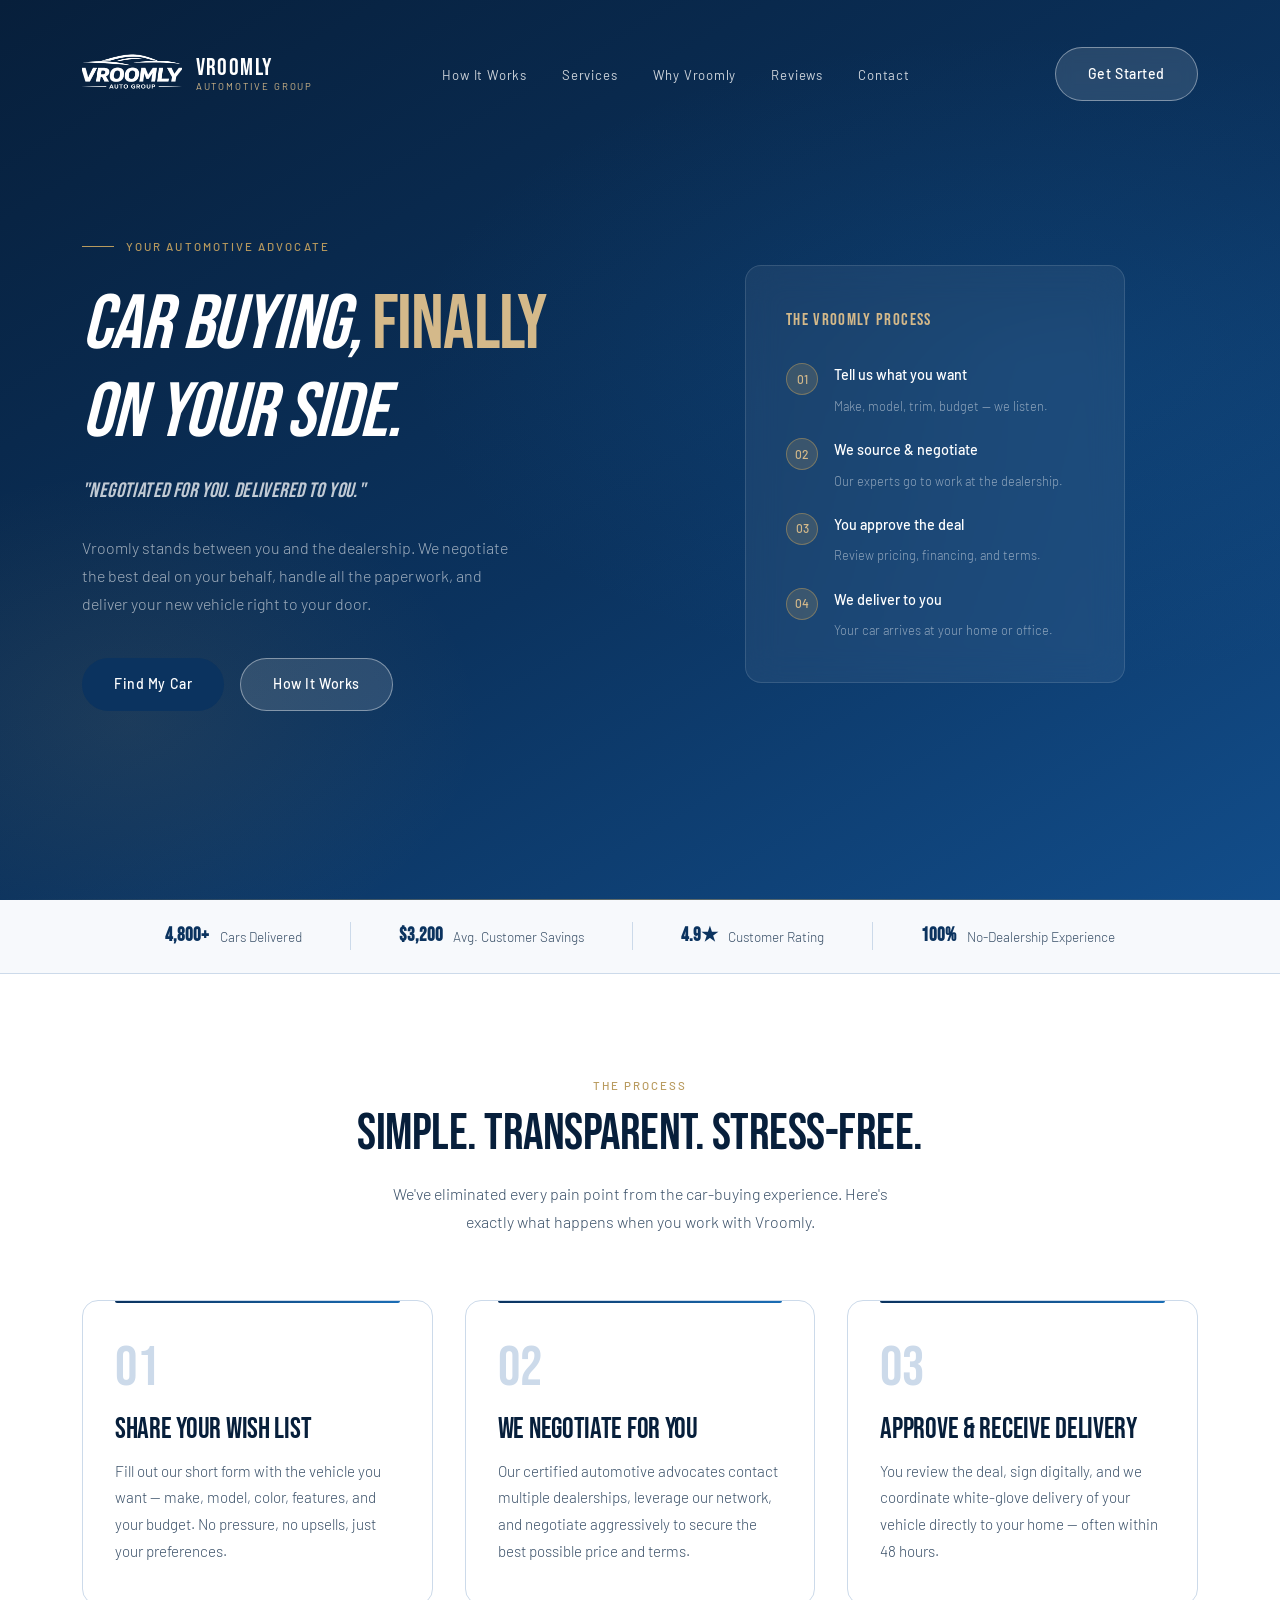
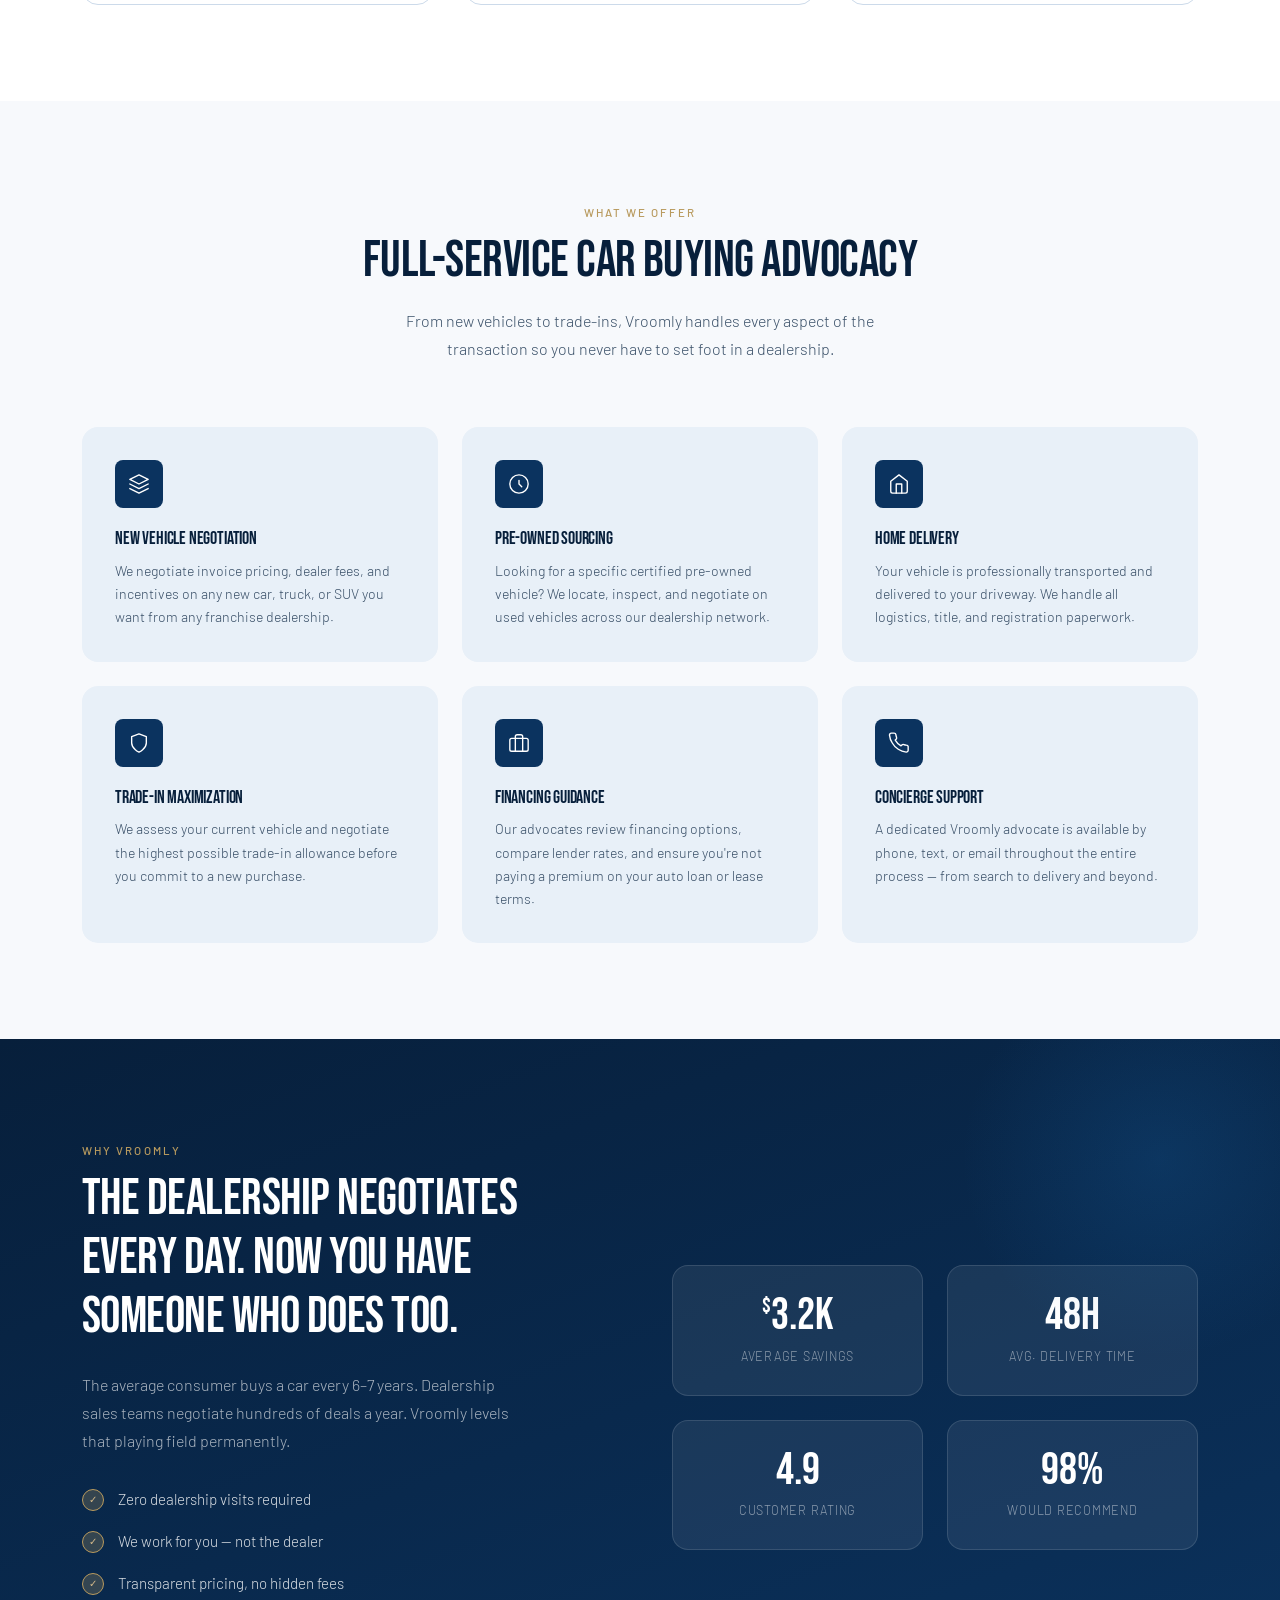
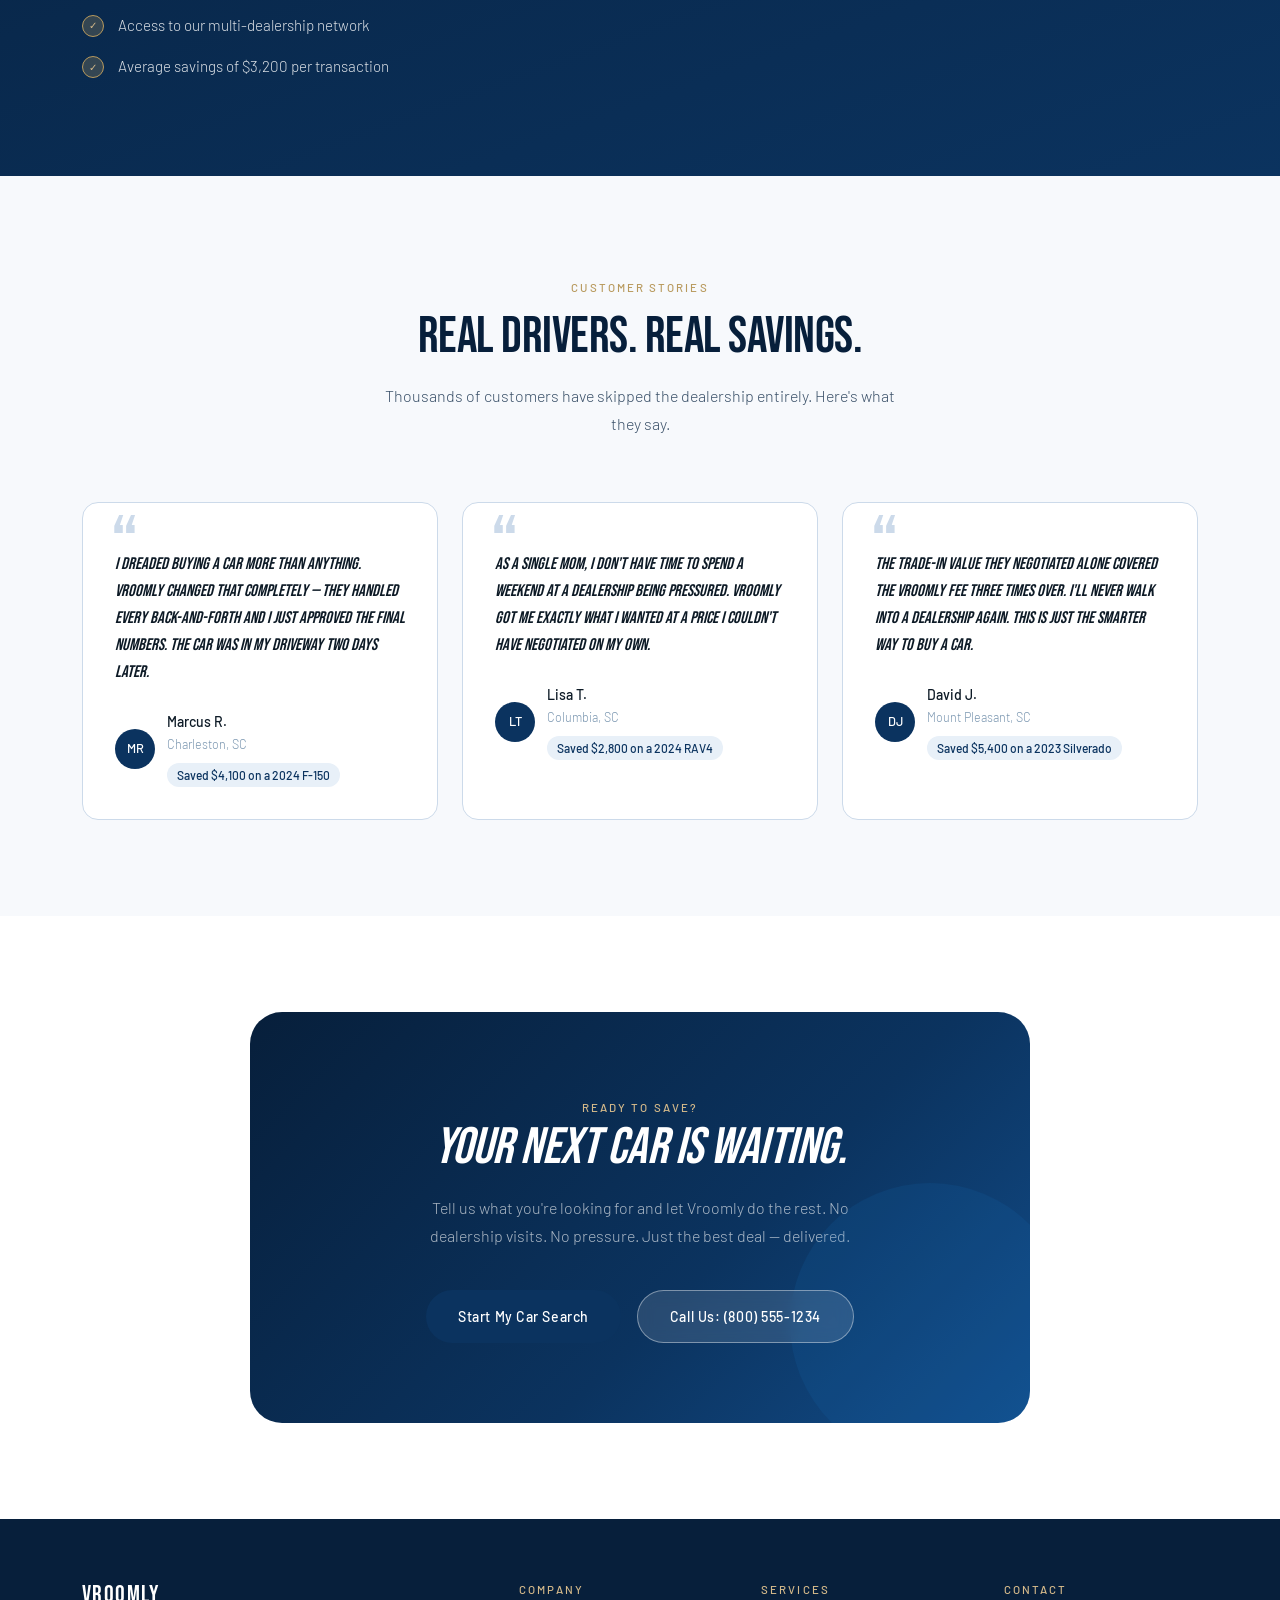
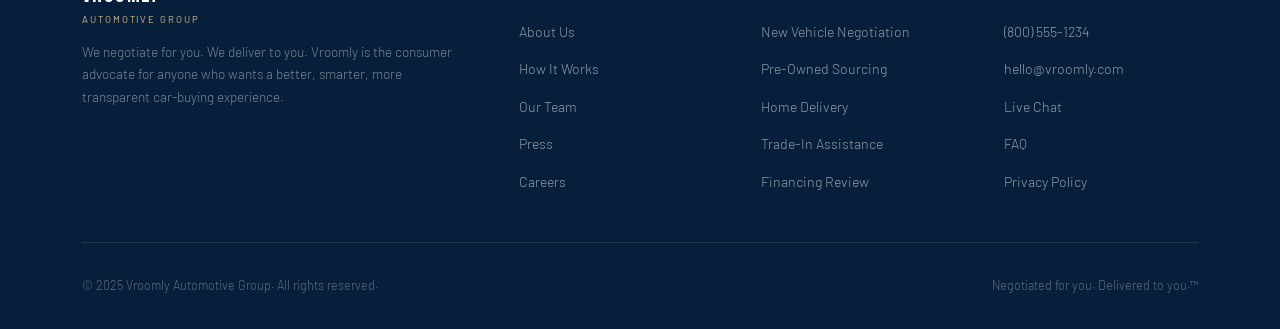
==== templates/index.html @ a73acdd2 "logo update, font change" ====
<!DOCTYPE html>
<html lang="en">
<head>
  <link rel="icon" type="image/png" href="{{ url_for('static', filename='vroomly_logo_white_favicon.png') }}">
  <meta charset="UTF-8" />
  <meta name="viewport" content="width=device-width, initial-scale=1.0" />
  <title>Vroomly Automotive Group — Negotiated for You. Delivered to You.</title>
  <meta name="description" content="Vroomly is your consumer advocate for car buying. We negotiate directly with dealerships on your behalf and deliver the vehicle to you — no stress, no games." />
  <link rel="stylesheet" href="/static/style.css" />
</head>
<body>

  <!-- ═══════════════════════════════════════════
       NAVIGATION
  ═══════════════════════════════════════════ -->
  <nav class="site-nav" id="siteNav">
    <div class="container">
      <div class="nav-inner">

        <a href="/" class="nav-logo">
          <!-- ┌─────────────────────────────────────────────┐
               │  LOGO PLACEHOLDER                           │
               │  Replace the .nav-logo-placeholder div with │
               │  your <img src="logo.svg" alt="Vroomly" />  │
               └─────────────────────────────────────────────┘ -->
          <div class="nav-logo-placeholder"><img src="/static/vroomly_logo_white_no_tag.png" alt="vroomly"></div>

          <div class="nav-wordmark">
            <span class="nav-brand">Vroomly</span>
            <span class="nav-sub">Automotive Group</span>
          </div>
        </a>

        <ul class="nav-links">
          <li><a href="#how-it-works">How It Works</a></li>
          <li><a href="#services">Services</a></li>
          <li><a href="#why-us">Why Vroomly</a></li>
          <li><a href="#testimonials">Reviews</a></li>
          <li><a href="#contact">Contact</a></li>
        </ul>

        <a href="#get-started" class="btn btn-ghost-white nav-cta">Get Started</a>

      </div>
    </div>
  </nav>


  <!-- ═══════════════════════════════════════════
       HERO
  ═══════════════════════════════════════════ -->
  <section class="hero" id="home">
    <div class="container">
      <div class="hero-inner">

        <div class="hero-content">
          <div class="hero-eyebrow animate-fade-up">
            <span class="eyebrow">Your Automotive Advocate</span>
          </div>

          <h1 class="animate-fade-up delay-1">
            Car buying, <em>finally</em> on your side.
          </h1>

          <p class="hero-slogan animate-fade-up delay-2">
            "Negotiated for you. Delivered to you."
          </p>

          <p class="hero-desc animate-fade-up delay-3">
            Vroomly stands between you and the dealership. We negotiate the best deal on your behalf, handle all the paperwork, and deliver your new vehicle right to your door.
          </p>

          <div class="hero-actions animate-fade-up delay-4">
            <a href="#get-started" class="btn btn-primary">Find My Car</a>
            <a href="#how-it-works" class="btn btn-ghost-white">How It Works</a>
          </div>
        </div>

        <!-- Floating Process Card -->
        <div class="hero-visual animate-fade-up delay-3">
          <div class="hero-card">
            <p class="hero-card-title">The Vroomly Process</p>
            <ul class="step-list">
              <li class="step-item">
                <div class="step-num">01</div>
                <div class="step-text">
                  <strong>Tell us what you want</strong>
                  <span>Make, model, trim, budget — we listen.</span>
                </div>
              </li>
              <li class="step-item">
                <div class="step-num">02</div>
                <div class="step-text">
                  <strong>We source &amp; negotiate</strong>
                  <span>Our experts go to work at the dealership.</span>
                </div>
              </li>
              <li class="step-item">
                <div class="step-num">03</div>
                <div class="step-text">
                  <strong>You approve the deal</strong>
                  <span>Review pricing, financing, and terms.</span>
                </div>
              </li>
              <li class="step-item">
                <div class="step-num">04</div>
                <div class="step-text">
                  <strong>We deliver to you</strong>
                  <span>Your car arrives at your home or office.</span>
                </div>
              </li>
            </ul>
          </div>
        </div>

      </div>
    </div>
  </section>


  <!-- ═══════════════════════════════════════════
       TRUST BAR
  ═══════════════════════════════════════════ -->
  <div class="trust-bar">
    <div class="container">
      <div class="trust-inner">
        <div class="trust-stat">
          <strong>4,800+</strong>
          <span>Cars Delivered</span>
        </div>
        <div class="trust-divider"></div>
        <div class="trust-stat">
          <strong>$3,200</strong>
          <span>Avg. Customer Savings</span>
        </div>
        <div class="trust-divider"></div>
        <div class="trust-stat">
          <strong>4.9★</strong>
          <span>Customer Rating</span>
        </div>
        <div class="trust-divider"></div>
        <div class="trust-stat">
          <strong>100%</strong>
          <span>No-Dealership Experience</span>
        </div>
      </div>
    </div>
  </div>


  <!-- ═══════════════════════════════════════════
       HOW IT WORKS
  ═══════════════════════════════════════════ -->
  <section class="section" id="how-it-works">
    <div class="container">
      <div class="section-header">
        <span class="eyebrow">The Process</span>
        <h2>Simple. Transparent. Stress-free.</h2>
        <p>We've eliminated every pain point from the car-buying experience. Here's exactly what happens when you work with Vroomly.</p>
      </div>

      <div class="how-grid">
        <div class="how-card">
          <div class="how-num">01</div>
          <h3>Share your wish list</h3>
          <p>Fill out our short form with the vehicle you want — make, model, color, features, and your budget. No pressure, no upsells, just your preferences.</p>
        </div>
        <div class="how-card">
          <div class="how-num">02</div>
          <h3>We negotiate for you</h3>
          <p>Our certified automotive advocates contact multiple dealerships, leverage our network, and negotiate aggressively to secure the best possible price and terms.</p>
        </div>
        <div class="how-card">
          <div class="how-num">03</div>
          <h3>Approve &amp; receive delivery</h3>
          <p>You review the deal, sign digitally, and we coordinate white-glove delivery of your vehicle directly to your home — often within 48 hours.</p>
        </div>
      </div>

    </div>
  </section>


  <!-- ═══════════════════════════════════════════
       SERVICES
  ═══════════════════════════════════════════ -->
  <section class="section" id="services" style="background: var(--off-white); padding-top: 6rem;">
    <div class="container">
      <div class="section-header">
        <span class="eyebrow">What We Offer</span>
        <h2>Full-service car buying advocacy</h2>
        <p>From new vehicles to trade-ins, Vroomly handles every aspect of the transaction so you never have to set foot in a dealership.</p>
      </div>

      <div class="services-grid">

        <div class="service-card">
          <div class="service-icon">
            <svg viewBox="0 0 24 24"><path d="M12 2L2 7l10 5 10-5-10-5z"/><path d="M2 17l10 5 10-5"/><path d="M2 12l10 5 10-5"/></svg>
          </div>
          <h3>New Vehicle Negotiation</h3>
          <p>We negotiate invoice pricing, dealer fees, and incentives on any new car, truck, or SUV you want from any franchise dealership.</p>
        </div>

        <div class="service-card">
          <div class="service-icon">
            <svg viewBox="0 0 24 24"><circle cx="12" cy="12" r="10"/><path d="M12 8v4l3 3"/></svg>
          </div>
          <h3>Pre-Owned Sourcing</h3>
          <p>Looking for a specific certified pre-owned vehicle? We locate, inspect, and negotiate on used vehicles across our dealership network.</p>
        </div>

        <div class="service-card">
          <div class="service-icon">
            <svg viewBox="0 0 24 24"><path d="M3 9l9-7 9 7v11a2 2 0 0 1-2 2H5a2 2 0 0 1-2-2z"/><polyline points="9 22 9 12 15 12 15 22"/></svg>
          </div>
          <h3>Home Delivery</h3>
          <p>Your vehicle is professionally transported and delivered to your driveway. We handle all logistics, title, and registration paperwork.</p>
        </div>

        <div class="service-card">
          <div class="service-icon">
            <svg viewBox="0 0 24 24"><path d="M12 22s8-4 8-10V5l-8-3-8 3v7c0 6 8 10 8 10z"/></svg>
          </div>
          <h3>Trade-In Maximization</h3>
          <p>We assess your current vehicle and negotiate the highest possible trade-in allowance before you commit to a new purchase.</p>
        </div>

        <div class="service-card">
          <div class="service-icon">
            <svg viewBox="0 0 24 24"><rect x="2" y="7" width="20" height="14" rx="2" ry="2"/><path d="M16 21V5a2 2 0 0 0-2-2h-4a2 2 0 0 0-2 2v16"/></svg>
          </div>
          <h3>Financing Guidance</h3>
          <p>Our advocates review financing options, compare lender rates, and ensure you're not paying a premium on your auto loan or lease terms.</p>
        </div>

        <div class="service-card">
          <div class="service-icon">
            <svg viewBox="0 0 24 24"><path d="M22 16.92v3a2 2 0 0 1-2.18 2 19.79 19.79 0 0 1-8.63-3.07A19.5 19.5 0 0 1 4.69 12a19.79 19.79 0 0 1-3.07-8.67A2 2 0 0 1 3.6 1.18h3a2 2 0 0 1 2 1.72c.127.96.361 1.903.7 2.81a2 2 0 0 1-.45 2.11L7.91 8.78a16 16 0 0 0 6.29 6.29l.96-.96a2 2 0 0 1 2.11-.45c.907.339 1.85.573 2.81.7A2 2 0 0 1 22 16.92z"/></svg>
          </div>
          <h3>Concierge Support</h3>
          <p>A dedicated Vroomly advocate is available by phone, text, or email throughout the entire process — from search to delivery and beyond.</p>
        </div>

      </div>
    </div>
  </section>


  <!-- ═══════════════════════════════════════════
       WHY VROOMLY (VALUE PROPS)
  ═══════════════════════════════════════════ -->
  <section class="value-section" id="why-us">
    <div class="container">
      <div class="value-inner">

        <div class="value-content">
          <span class="eyebrow">Why Vroomly</span>
          <h2>The dealership negotiates every day. Now you have someone who does too.</h2>
          <p>The average consumer buys a car every 6–7 years. Dealership sales teams negotiate hundreds of deals a year. Vroomly levels that playing field permanently.</p>

          <ul class="value-list">
            <li class="value-item">
              <div class="value-check">✓</div>
              Zero dealership visits required
            </li>
            <li class="value-item">
              <div class="value-check">✓</div>
              We work for you — not the dealer
            </li>
            <li class="value-item">
              <div class="value-check">✓</div>
              Transparent pricing, no hidden fees
            </li>
            <li class="value-item">
              <div class="value-check">✓</div>
              Access to our multi-dealership network
            </li>
            <li class="value-item">
              <div class="value-check">✓</div>
              Average savings of $3,200 per transaction
            </li>
          </ul>
        </div>

        <div class="value-stats">
          <div class="stat-card">
            <div class="stat-number"><sup>$</sup>3.2K</div>
            <div class="stat-label">Average Savings</div>
          </div>
          <div class="stat-card">
            <div class="stat-number">48h</div>
            <div class="stat-label">Avg. Delivery Time</div>
          </div>
          <div class="stat-card">
            <div class="stat-number">4.9</div>
            <div class="stat-label">Customer Rating</div>
          </div>
          <div class="stat-card">
            <div class="stat-number">98%</div>
            <div class="stat-label">Would Recommend</div>
          </div>
        </div>

      </div>
    </div>
  </section>


  <!-- ═══════════════════════════════════════════
       TESTIMONIALS
  ═══════════════════════════════════════════ -->
  <section class="testimonials-section" id="testimonials">
    <div class="container">
      <div class="section-header">
        <span class="eyebrow">Customer Stories</span>
        <h2>Real drivers. Real savings.</h2>
        <p>Thousands of customers have skipped the dealership entirely. Here's what they say.</p>
      </div>

      <div class="testimonials-grid">

        <div class="testimonial-card">
          <p class="testimonial-text">
            I dreaded buying a car more than anything. Vroomly changed that completely — they handled every back-and-forth and I just approved the final numbers. The car was in my driveway two days later.
          </p>
          <div class="testimonial-author">
            <div class="author-avatar">MR</div>
            <div>
              <div class="author-name">Marcus R.</div>
              <div class="author-detail">Charleston, SC</div>
              <div class="testimonial-savings">Saved $4,100 on a 2024 F-150</div>
            </div>
          </div>
        </div>

        <div class="testimonial-card">
          <p class="testimonial-text">
            As a single mom, I don't have time to spend a weekend at a dealership being pressured. Vroomly got me exactly what I wanted at a price I couldn't have negotiated on my own.
          </p>
          <div class="testimonial-author">
            <div class="author-avatar">LT</div>
            <div>
              <div class="author-name">Lisa T.</div>
              <div class="author-detail">Columbia, SC</div>
              <div class="testimonial-savings">Saved $2,800 on a 2024 RAV4</div>
            </div>
          </div>
        </div>

        <div class="testimonial-card">
          <p class="testimonial-text">
            The trade-in value they negotiated alone covered the Vroomly fee three times over. I'll never walk into a dealership again. This is just the smarter way to buy a car.
          </p>
          <div class="testimonial-author">
            <div class="author-avatar">DJ</div>
            <div>
              <div class="author-name">David J.</div>
              <div class="author-detail">Mount Pleasant, SC</div>
              <div class="testimonial-savings">Saved $5,400 on a 2023 Silverado</div>
            </div>
          </div>
        </div>

      </div>
    </div>
  </section>


  <!-- ═══════════════════════════════════════════
       CTA BANNER
  ═══════════════════════════════════════════ -->
  <section class="cta-section" id="get-started">
    <div class="container">
      <div class="cta-box">
        <span class="eyebrow">Ready to save?</span>
        <h2>Your next car is waiting.</h2>
        <p>Tell us what you're looking for and let Vroomly do the rest. No dealership visits. No pressure. Just the best deal — delivered.</p>
        <div class="cta-actions">
          <a href="#contact" class="btn btn-primary">Start My Car Search</a>
          <a href="tel:+18005551234" class="btn btn-ghost-white">Call Us: (800) 555-1234</a>
        </div>
      </div>
    </div>
  </section>


  <!-- ═══════════════════════════════════════════
       FOOTER
  ═══════════════════════════════════════════ -->
  <footer class="site-footer" id="contact">
    <div class="container">
      <div class="footer-grid">

        <div class="footer-brand">
          <span class="nav-brand">Vroomly</span>
          <span class="nav-sub">Automotive Group</span>
          <p>We negotiate for you. We deliver to you. Vroomly is the consumer advocate for anyone who wants a better, smarter, more transparent car-buying experience.</p>
        </div>

        <div class="footer-col">
          <h4>Company</h4>
          <ul>
            <li><a href="#">About Us</a></li>
            <li><a href="#">How It Works</a></li>
            <li><a href="#">Our Team</a></li>
            <li><a href="#">Press</a></li>
            <li><a href="#">Careers</a></li>
          </ul>
        </div>

        <div class="footer-col">
          <h4>Services</h4>
          <ul>
            <li><a href="#">New Vehicle Negotiation</a></li>
            <li><a href="#">Pre-Owned Sourcing</a></li>
            <li><a href="#">Home Delivery</a></li>
            <li><a href="#">Trade-In Assistance</a></li>
            <li><a href="#">Financing Review</a></li>
          </ul>
        </div>

        <div class="footer-col">
          <h4>Contact</h4>
          <ul>
            <li><a href="tel:+18005551234">(800) 555-1234</a></li>
            <li><a href="mailto:hello@vroomly.com">hello@vroomly.com</a></li>
            <li><a href="#">Live Chat</a></li>
            <li><a href="#">FAQ</a></li>
            <li><a href="#">Privacy Policy</a></li>
          </ul>
        </div>

      </div>

      <div class="footer-bottom">
        <p>&copy; 2025 Vroomly Automotive Group. All rights reserved.</p>
        <p>Negotiated for you. Delivered to you.™</p>
      </div>
    </div>
  </footer>


  <!-- ═══════════════════════════════════════════
       SCRIPTS
  ═══════════════════════════════════════════ -->
  <script>
    // Sticky nav scroll effect
    const nav = document.getElementById('siteNav');
    window.addEventListener('scroll', () => {
      nav.classList.toggle('scrolled', window.scrollY > 60);
    }, { passive: true });
  </script>

</body>
</html>
---- static/style.css ----
/* =====================================================
   VROOMLY AUTOMOTIVE GROUP — SITEWIDE STYLESHEET
   Primary: #0b335f | Font: Cormorant Garamond + DM Sans
   ===================================================== */

/* @import url('https://fonts.googleapis.com/css2?family=Cormorant+Garamond:ital,wght@0,300;0,400;0,600;1,300;1,400&family=DM+Sans:wght@300;400;500&display=swap'); */
@import url('https://fonts.googleapis.com/css2?family=Bebas+Neue&family=Barlow:wght@300;400;500;600&display=swap');
/* ── CSS Variables ── */
:root {
  --navy:        #0b335f;
  --navy-deep:   #071f3b;
  --navy-mid:    #124d8a;
  --navy-light:  #1a6db5;
  --navy-pale:   #ccdaea;
  --navy-mist:   #e8f0f8;
  --gold:        #b89a5e;
  --gold-light:  #d4b98a;
  --white:       #ffffff;
  --off-white:   #f7f9fc;
  --text-dark:   #0d1a26;
  --text-mid:    #3a5068;
  --text-muted:  #7a96b0;
  
  --font-display: 'Bebas Neue', sans-serif;
  --font-body:    'Barlow', sans-serif;
  /* --font-display: 'Cormorant Garamond', Georgia, serif;
  --font-body:    'DM Sans', sans-serif; */

  --radius-sm:  4px;
  --radius-md:  8px;
  --radius-lg:  16px;
  --radius-xl:  32px;

  --shadow-sm:  0 2px 12px rgba(11, 51, 95, 0.08);
  --shadow-md:  0 8px 32px rgba(11, 51, 95, 0.14);
  --shadow-lg:  0 20px 60px rgba(11, 51, 95, 0.18);

  --transition: 0.28s cubic-bezier(0.4, 0, 0.2, 1);
  --max-width:  1180px;
}

/* ── Reset ── */
*, *::before, *::after { box-sizing: border-box; margin: 0; padding: 0; }

html {
  scroll-behavior: smooth;
  font-size: 16px;
}

body {
  font-family: var(--font-body);
  font-weight: 300;
  color: var(--text-dark);
  background: var(--white);
  line-height: 1.7;
  -webkit-font-smoothing: antialiased;
}

img { display: block; max-width: 100%; }
a  { color: inherit; text-decoration: none; }
ul { list-style: none; }

/* ── Container ── */
.container {
  width: 100%;
  max-width: var(--max-width);
  margin: 0 auto;
  padding: 0 2rem;
}

/* ── Typography ── */
h1, h2, h3, h4 {
  font-family: var(--font-display);
  font-weight: 300;
  line-height: 1.15;
  letter-spacing: -0.01em;
}

h1 { font-size: clamp(2.8rem, 6vw, 5rem); }
h2 { font-size: clamp(2rem, 4vw, 3.2rem); }
h3 { font-size: clamp(1.3rem, 2.5vw, 1.8rem); }
h4 { font-size: 1.1rem; font-weight: 400; }

p  { font-size: 1rem; line-height: 1.75; }

.eyebrow {
  font-family: var(--font-body);
  font-size: 0.72rem;
  font-weight: 500;
  letter-spacing: 0.18em;
  text-transform: uppercase;
  color: var(--gold);
}

/* ── Buttons ── */
.btn {
  display: inline-flex;
  align-items: center;
  gap: 0.5rem;
  padding: 0.85rem 2rem;
  border-radius: var(--radius-xl);
  font-family: var(--font-body);
  font-size: 0.88rem;
  font-weight: 500;
  letter-spacing: 0.04em;
  cursor: pointer;
  border: none;
  transition: var(--transition);
  text-decoration: none;
}

.btn-primary {
  background: var(--navy);
  color: var(--white);
}
.btn-primary:hover {
  background: var(--navy-deep);
  transform: translateY(-2px);
  box-shadow: var(--shadow-md);
}

.btn-outline {
  background: transparent;
  color: var(--navy);
  border: 1.5px solid var(--navy);
}
.btn-outline:hover {
  background: var(--navy);
  color: var(--white);
  transform: translateY(-2px);
}

.btn-ghost-white {
  background: rgba(255, 255, 255, 0.12);
  color: var(--white);
  border: 1.5px solid rgba(255, 255, 255, 0.4);
  backdrop-filter: blur(8px);
}
.btn-ghost-white:hover {
  background: rgba(255, 255, 255, 0.22);
  transform: translateY(-2px);
}

/* ── NAV ── */
.site-nav {
  position: fixed;
  top: 0;
  left: 0;
  right: 0;
  z-index: 100;
  padding: 1.25rem 0;
  transition: background var(--transition), box-shadow var(--transition), padding var(--transition);
}

.site-nav.scrolled {
  background: rgba(7, 31, 59, 0.96);
  backdrop-filter: blur(12px);
  padding: 0.9rem 0;
  box-shadow: 0 2px 24px rgba(11, 51, 95, 0.3);
}

.nav-inner {
  display: flex;
  align-items: center;
  justify-content: space-between;
  gap: 2rem;
}

.nav-logo {
  display: flex;
  align-items: center;
  gap: 0.85rem;
}

.nav-logo-placeholder {
  width: 100px;
  height: 100px;
  display: flex;
  align-items: center;
  justify-content: center;
  flex-shrink: 0;
  overflow: hidden; /* clips the image to the box */
  margin-top: 8px; /* adjust until aligned */
}

.nav-logo-placeholder img {
  width: 130%;
  height: 130%;
  object-fit: cover; /* or "cover" — see below */
}

.nav-wordmark {
  display: flex;
  flex-direction: column;
}

.nav-brand {
  font-family: var(--font-display);
  font-size: 1.5rem;
  font-weight: 300;
  color: var(--white);
  letter-spacing: 0.06em;
  line-height: 1;
}

.nav-sub {
  font-size: 0.6rem;
  font-weight: 400;
  letter-spacing: 0.2em;
  text-transform: uppercase;
  color: var(--gold-light);
  line-height: 1;
  margin-top: 2px;
}

.nav-links {
  display: flex;
  align-items: center;
  gap: 2.2rem;
}

.nav-links a {
  font-size: 0.82rem;
  font-weight: 400;
  letter-spacing: 0.06em;
  color: rgba(255,255,255,0.8);
  transition: color var(--transition);
}
.nav-links a:hover { color: var(--white); }

.nav-cta { margin-left: 1rem; }

/* ── HERO ── */
.hero {
  min-height: 100vh;
  background: linear-gradient(150deg, var(--navy-deep) 0%, var(--navy) 55%, var(--navy-mid) 100%);
  display: flex;
  align-items: center;
  position: relative;
  overflow: hidden;
  padding: 8rem 0 5rem;
}

.hero::before {
  content: '';
  position: absolute;
  inset: 0;
  background:
    radial-gradient(ellipse 80% 60% at 80% 40%, rgba(26, 109, 181, 0.18) 0%, transparent 60%),
    radial-gradient(ellipse 50% 50% at 10% 80%, rgba(184, 154, 94, 0.1) 0%, transparent 55%);
}

.hero::after {
  content: '';
  position: absolute;
  bottom: 0;
  left: 0;
  right: 0;
  height: 1px;
  background: linear-gradient(90deg, transparent, rgba(184, 154, 94, 0.5), transparent);
}

.hero-inner {
  display: grid;
  grid-template-columns: 1fr 1fr;
  align-items: center;
  gap: 4rem;
  position: relative;
  z-index: 1;
}

.hero-content { max-width: 560px; }

.hero-eyebrow {
  display: flex;
  align-items: center;
  gap: 0.75rem;
  margin-bottom: 1.5rem;
}

.hero-eyebrow::before {
  content: '';
  display: block;
  width: 32px;
  height: 1px;
  background: var(--gold);
}

.hero h1 {
  color: var(--white);
  margin-bottom: 1rem;
  font-style: italic;
}

.hero h1 em {
  font-style: normal;
  color: var(--gold-light);
}

.hero-slogan {
  font-family: var(--font-display);
  font-size: 1.3rem;
  font-weight: 300;
  color: rgba(255,255,255,0.75);
  margin-bottom: 1.5rem;
  letter-spacing: 0.02em;
  font-style: italic;
}

.hero-desc {
  color: rgba(255,255,255,0.6);
  font-size: 1rem;
  margin-bottom: 2.5rem;
  max-width: 440px;
}

.hero-actions {
  display: flex;
  gap: 1rem;
  flex-wrap: wrap;
}

/* Hero Visual Panel */
.hero-visual {
  display: flex;
  justify-content: center;
  align-items: center;
}

.hero-card {
  background: rgba(255,255,255,0.06);
  border: 1px solid rgba(255,255,255,0.12);
  backdrop-filter: blur(16px);
  border-radius: var(--radius-lg);
  padding: 2.5rem;
  width: 100%;
  max-width: 380px;
}

.hero-card-title {
  font-family: var(--font-display);
  font-size: 1.05rem;
  color: var(--gold-light);
  letter-spacing: 0.08em;
  text-transform: uppercase;
  margin-bottom: 1.75rem;
  font-weight: 400;
}

.step-list { display: flex; flex-direction: column; gap: 1.25rem; }

.step-item {
  display: flex;
  align-items: flex-start;
  gap: 1rem;
}

.step-num {
  width: 32px;
  height: 32px;
  border-radius: 50%;
  background: rgba(184, 154, 94, 0.2);
  border: 1px solid rgba(184, 154, 94, 0.5);
  display: flex;
  align-items: center;
  justify-content: center;
  font-size: 0.75rem;
  font-weight: 500;
  color: var(--gold-light);
  flex-shrink: 0;
}

.step-text strong {
  display: block;
  font-weight: 500;
  font-size: 0.9rem;
  color: var(--white);
  margin-bottom: 0.2rem;
}

.step-text span {
  font-size: 0.8rem;
  color: rgba(255,255,255,0.5);
}

/* ── TRUST BAR ── */
.trust-bar {
  background: var(--off-white);
  border-bottom: 1px solid var(--navy-pale);
  padding: 1.25rem 0;
}

.trust-inner {
  display: flex;
  align-items: center;
  justify-content: center;
  gap: 3rem;
  flex-wrap: wrap;
}

.trust-stat {
  display: flex;
  align-items: center;
  gap: 0.65rem;
  font-size: 0.85rem;
  color: var(--text-mid);
}

.trust-stat strong {
  font-family: var(--font-display);
  font-size: 1.2rem;
  font-weight: 600;
  color: var(--navy);
}

.trust-divider {
  width: 1px;
  height: 28px;
  background: var(--navy-pale);
}

/* ── HOW IT WORKS ── */
.section {
  padding: 6rem 0;
}

.section-header {
  text-align: center;
  margin-bottom: 4rem;
}

.section-header h2 {
  color: var(--navy-deep);
  margin: 0.5rem 0 1rem;
}

.section-header p {
  max-width: 520px;
  margin: 0 auto;
  color: var(--text-mid);
}

.how-grid {
  display: grid;
  grid-template-columns: repeat(3, 1fr);
  gap: 2rem;
}

.how-card {
  background: var(--white);
  border: 1px solid var(--navy-pale);
  border-radius: var(--radius-lg);
  padding: 2.5rem 2rem;
  position: relative;
  transition: var(--transition);
}

.how-card:hover {
  border-color: var(--navy-light);
  box-shadow: var(--shadow-md);
  transform: translateY(-4px);
}

.how-card::before {
  content: '';
  position: absolute;
  top: 0;
  left: 2rem;
  right: 2rem;
  height: 2px;
  background: linear-gradient(90deg, var(--navy), var(--navy-light));
  border-radius: 0 0 var(--radius-sm) var(--radius-sm);
}

.how-num {
  font-family: var(--font-display);
  font-size: 3.5rem;
  font-weight: 300;
  color: var(--navy-pale);
  line-height: 1;
  margin-bottom: 1rem;
}

.how-card h3 {
  color: var(--navy-deep);
  margin-bottom: 0.75rem;
  font-weight: 400;
}

.how-card p {
  color: var(--text-mid);
  font-size: 0.95rem;
}

/* ── VALUE PROPS ── */
.value-section {
  background: linear-gradient(160deg, var(--navy-deep) 0%, var(--navy) 100%);
  padding: 6rem 0;
  position: relative;
  overflow: hidden;
}

.value-section::before {
  content: '';
  position: absolute;
  top: -80px;
  right: -80px;
  width: 400px;
  height: 400px;
  border-radius: 50%;
  background: radial-gradient(circle, rgba(26,109,181,0.2) 0%, transparent 70%);
}

.value-inner {
  display: grid;
  grid-template-columns: 1fr 1fr;
  gap: 4rem;
  align-items: center;
}

.value-content h2 {
  color: var(--white);
  margin: 0.5rem 0 1.5rem;
}

.value-content p {
  color: rgba(255,255,255,0.65);
  margin-bottom: 2rem;
  max-width: 440px;
}

.value-list { display: flex; flex-direction: column; gap: 1rem; }

.value-item {
  display: flex;
  align-items: center;
  gap: 0.85rem;
  font-size: 0.95rem;
  color: rgba(255,255,255,0.85);
}

.value-check {
  width: 22px;
  height: 22px;
  border-radius: 50%;
  background: rgba(184, 154, 94, 0.25);
  border: 1px solid var(--gold);
  display: flex;
  align-items: center;
  justify-content: center;
  flex-shrink: 0;
  font-size: 0.65rem;
  color: var(--gold-light);
}

.value-stats {
  display: grid;
  grid-template-columns: 1fr 1fr;
  gap: 1.5rem;
}

.stat-card {
  background: rgba(255,255,255,0.07);
  border: 1px solid rgba(255,255,255,0.12);
  border-radius: var(--radius-lg);
  padding: 1.75rem;
  text-align: center;
}

.stat-number {
  font-family: var(--font-display);
  font-size: 2.8rem;
  font-weight: 300;
  color: var(--white);
  line-height: 1;
  margin-bottom: 0.4rem;
}

.stat-number sup {
  font-size: 1.4rem;
  vertical-align: super;
}

.stat-label {
  font-size: 0.78rem;
  color: rgba(255,255,255,0.5);
  letter-spacing: 0.06em;
  text-transform: uppercase;
}

/* ── SERVICES / OFFERINGS ── */
.services-grid {
  display: grid;
  grid-template-columns: repeat(3, 1fr);
  gap: 1.5rem;
}

.service-card {
  background: var(--navy-mist);
  border-radius: var(--radius-lg);
  padding: 2rem;
  transition: var(--transition);
  border: 1px solid transparent;
}

.service-card:hover {
  background: var(--white);
  border-color: var(--navy-pale);
  box-shadow: var(--shadow-sm);
  transform: translateY(-3px);
}

.service-icon {
  width: 48px;
  height: 48px;
  background: var(--navy);
  border-radius: var(--radius-md);
  display: flex;
  align-items: center;
  justify-content: center;
  margin-bottom: 1.25rem;
}

.service-icon svg {
  width: 22px;
  height: 22px;
  stroke: var(--white);
  fill: none;
  stroke-width: 1.5;
  stroke-linecap: round;
  stroke-linejoin: round;
}

.service-card h3 {
  color: var(--navy-deep);
  font-size: 1.15rem;
  margin-bottom: 0.6rem;
  font-weight: 400;
}

.service-card p {
  font-size: 0.88rem;
  color: var(--text-mid);
  line-height: 1.65;
}

/* ── TESTIMONIALS ── */
.testimonials-section {
  background: var(--off-white);
  padding: 6rem 0;
}

.testimonials-grid {
  display: grid;
  grid-template-columns: repeat(3, 1fr);
  gap: 1.5rem;
}

.testimonial-card {
  background: var(--white);
  border: 1px solid var(--navy-pale);
  border-radius: var(--radius-lg);
  padding: 2rem;
  position: relative;
}

.testimonial-card::before {
  content: '\201C';
  font-family: var(--font-display);
  font-size: 5rem;
  line-height: 0.5;
  color: var(--navy-pale);
  position: absolute;
  top: 1.5rem;
  left: 1.75rem;
}

.testimonial-text {
  font-family: var(--font-display);
  font-size: 1.05rem;
  font-style: italic;
  font-weight: 300;
  color: var(--text-dark);
  line-height: 1.6;
  margin-bottom: 1.5rem;
  padding-top: 1rem;
  position: relative;
  z-index: 1;
}

.testimonial-author {
  display: flex;
  align-items: center;
  gap: 0.75rem;
}

.author-avatar {
  width: 40px;
  height: 40px;
  border-radius: 50%;
  background: var(--navy);
  display: flex;
  align-items: center;
  justify-content: center;
  font-size: 0.8rem;
  font-weight: 500;
  color: var(--white);
  flex-shrink: 0;
}

.author-name {
  font-weight: 500;
  font-size: 0.88rem;
  color: var(--text-dark);
}

.author-detail {
  font-size: 0.78rem;
  color: var(--text-muted);
}

.testimonial-savings {
  display: inline-block;
  margin-top: 0.5rem;
  font-size: 0.75rem;
  font-weight: 500;
  color: var(--navy);
  background: var(--navy-mist);
  padding: 2px 10px;
  border-radius: var(--radius-xl);
}

/* ── CTA BANNER ── */
.cta-section {
  padding: 6rem 0;
  text-align: center;
  background: var(--white);
}

.cta-box {
  background: linear-gradient(135deg, var(--navy-deep) 0%, var(--navy) 60%, var(--navy-mid) 100%);
  border-radius: var(--radius-xl);
  padding: 5rem 3rem;
  max-width: 780px;
  margin: 0 auto;
  position: relative;
  overflow: hidden;
}

.cta-box::before {
  content: '';
  position: absolute;
  bottom: -40px;
  right: -40px;
  width: 280px;
  height: 280px;
  border-radius: 50%;
  background: rgba(26,109,181,0.15);
}

.cta-box .eyebrow { color: var(--gold-light); margin-bottom: 1rem; }

.cta-box h2 {
  color: var(--white);
  margin-bottom: 1rem;
  font-style: italic;
}

.cta-box p {
  color: rgba(255,255,255,0.65);
  max-width: 480px;
  margin: 0 auto 2.5rem;
}

.cta-actions {
  display: flex;
  gap: 1rem;
  justify-content: center;
  flex-wrap: wrap;
}

/* ── FOOTER ── */
.site-footer {
  background: var(--navy-deep);
  color: rgba(255,255,255,0.65);
  padding: 4rem 0 2rem;
}

.footer-grid {
  display: grid;
  grid-template-columns: 2fr 1fr 1fr 1fr;
  gap: 3rem;
  margin-bottom: 3rem;
}

.footer-brand .nav-brand { margin-bottom: 0.5rem; display: block; color: var(--white); }
.footer-brand .nav-sub { display: block; margin-bottom: 1rem; color: var(--gold-light); }

.footer-brand p {
  font-size: 0.85rem;
  line-height: 1.65;
  color: rgba(255,255,255,0.45);
}

.footer-col h4 {
  font-family: var(--font-body);
  font-size: 0.72rem;
  font-weight: 500;
  letter-spacing: 0.18em;
  text-transform: uppercase;
  color: var(--gold-light);
  margin-bottom: 1.25rem;
}

.footer-col ul { display: flex; flex-direction: column; gap: 0.65rem; }

.footer-col ul li a {
  font-size: 0.88rem;
  color: rgba(255,255,255,0.55);
  transition: color var(--transition);
}

.footer-col ul li a:hover { color: var(--white); }

.footer-bottom {
  border-top: 1px solid rgba(255,255,255,0.1);
  padding-top: 2rem;
  display: flex;
  align-items: center;
  justify-content: space-between;
  flex-wrap: wrap;
  gap: 1rem;
}

.footer-bottom p {
  font-size: 0.78rem;
  color: rgba(255,255,255,0.35);
}

/* ── Animations ── */
@keyframes fadeUp {
  from { opacity: 0; transform: translateY(24px); }
  to   { opacity: 1; transform: translateY(0); }
}

.animate-fade-up {
  animation: fadeUp 0.7s cubic-bezier(0.4, 0, 0.2, 1) both;
}
.delay-1 { animation-delay: 0.1s; }
.delay-2 { animation-delay: 0.22s; }
.delay-3 { animation-delay: 0.34s; }
.delay-4 { animation-delay: 0.46s; }

/* ── Responsive ── */
@media (max-width: 1024px) {
  .hero-inner      { grid-template-columns: 1fr; gap: 3rem; }
  .hero-visual     { display: none; }
  .how-grid        { grid-template-columns: 1fr; gap: 1.5rem; }
  .value-inner     { grid-template-columns: 1fr; }
  .services-grid   { grid-template-columns: 1fr 1fr; }
  .testimonials-grid { grid-template-columns: 1fr; }
  .footer-grid     { grid-template-columns: 1fr 1fr; }
}

@media (max-width: 640px) {
  .container         { padding: 0 1.25rem; }
  .section           { padding: 4rem 0; }
  .nav-links         { display: none; }
  .services-grid     { grid-template-columns: 1fr; }
  .value-stats       { grid-template-columns: 1fr; }
  .trust-inner       { gap: 1.5rem; }
  .trust-divider     { display: none; }
  .footer-grid       { grid-template-columns: 1fr; }
  .cta-box           { padding: 3rem 1.75rem; }
}
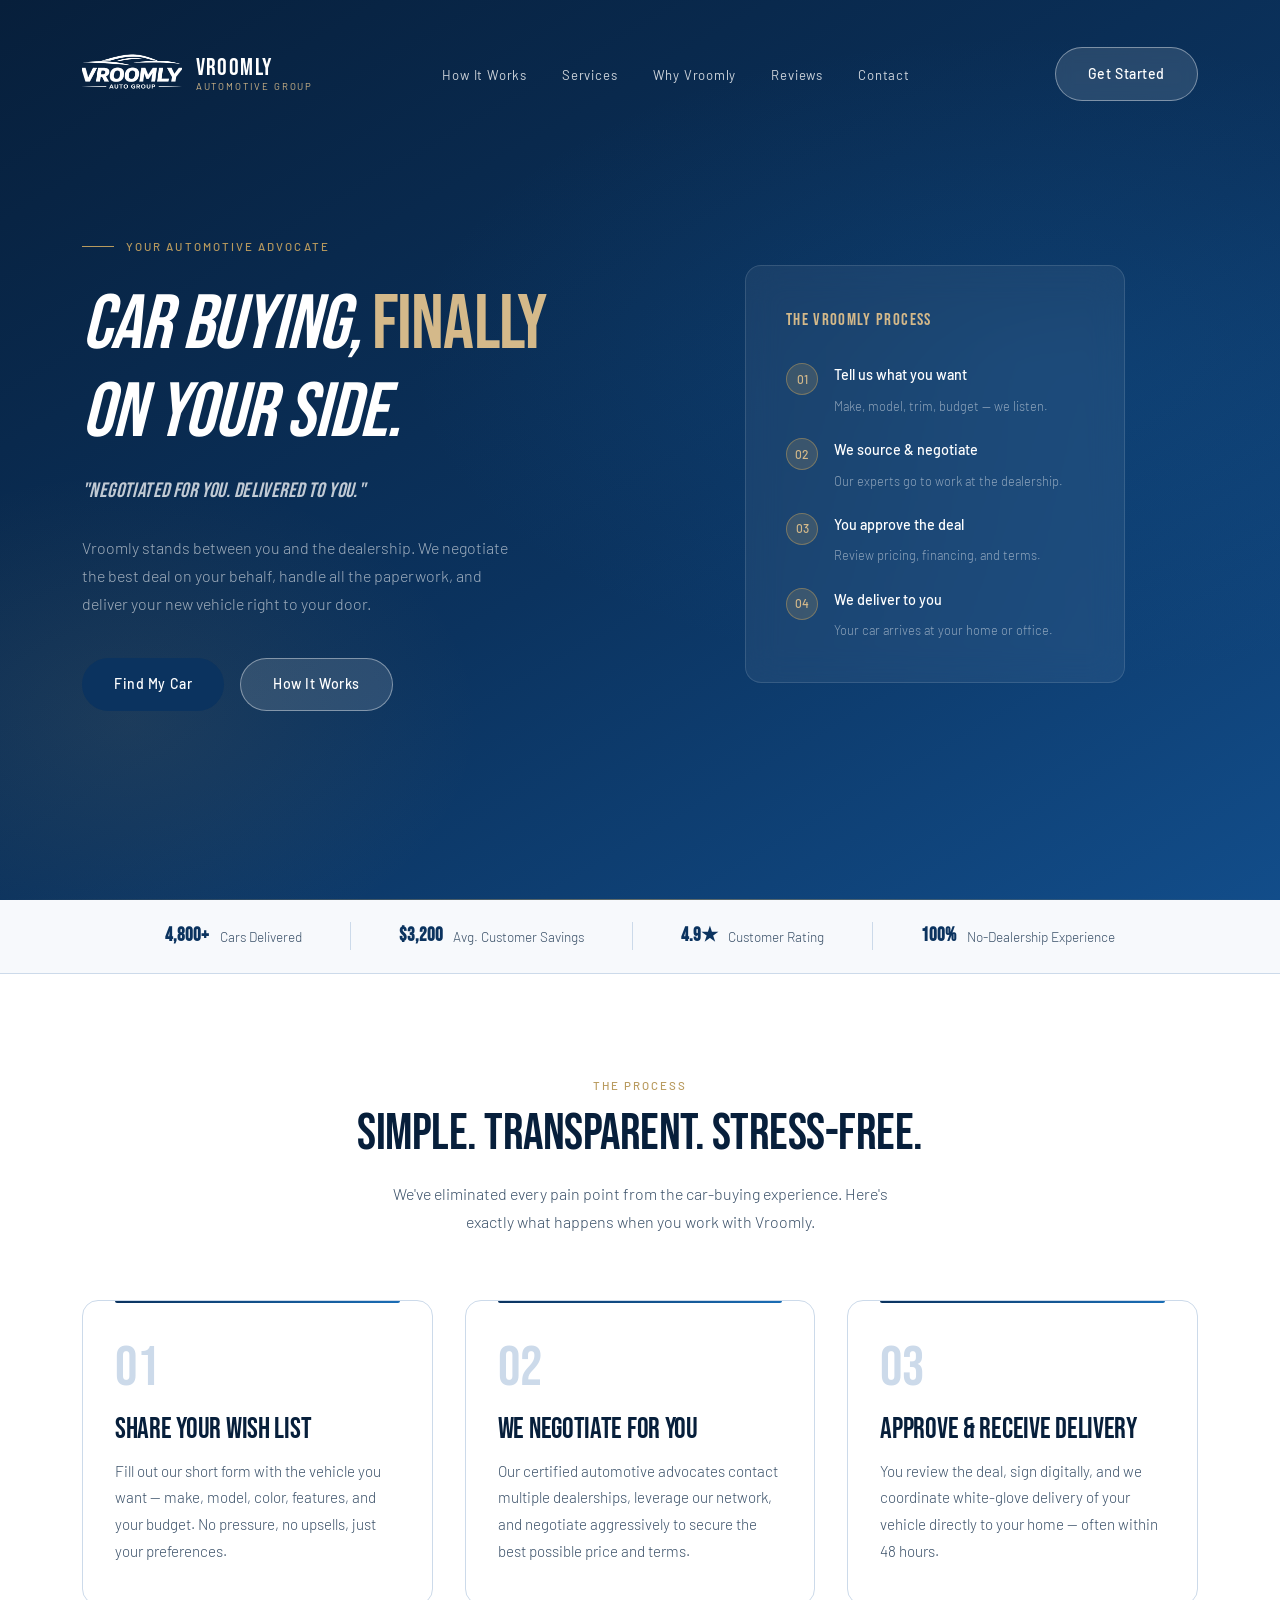
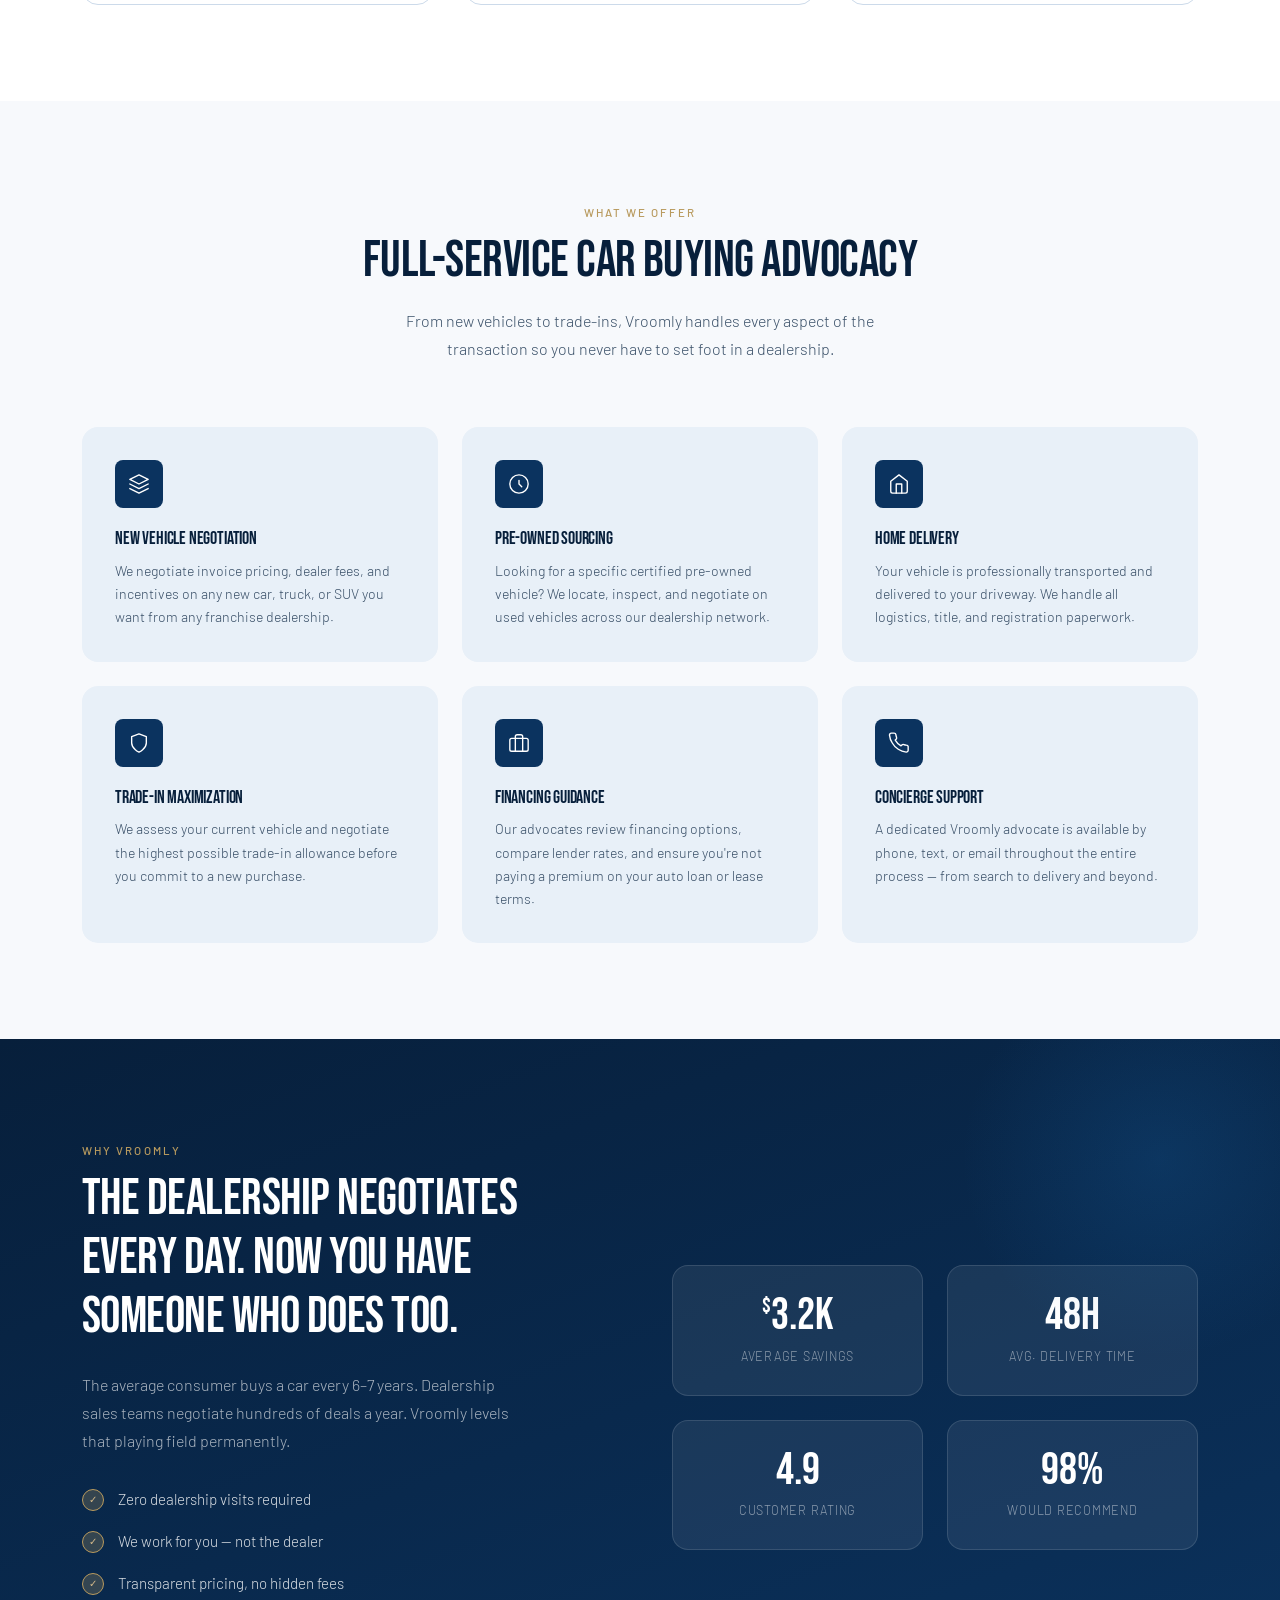
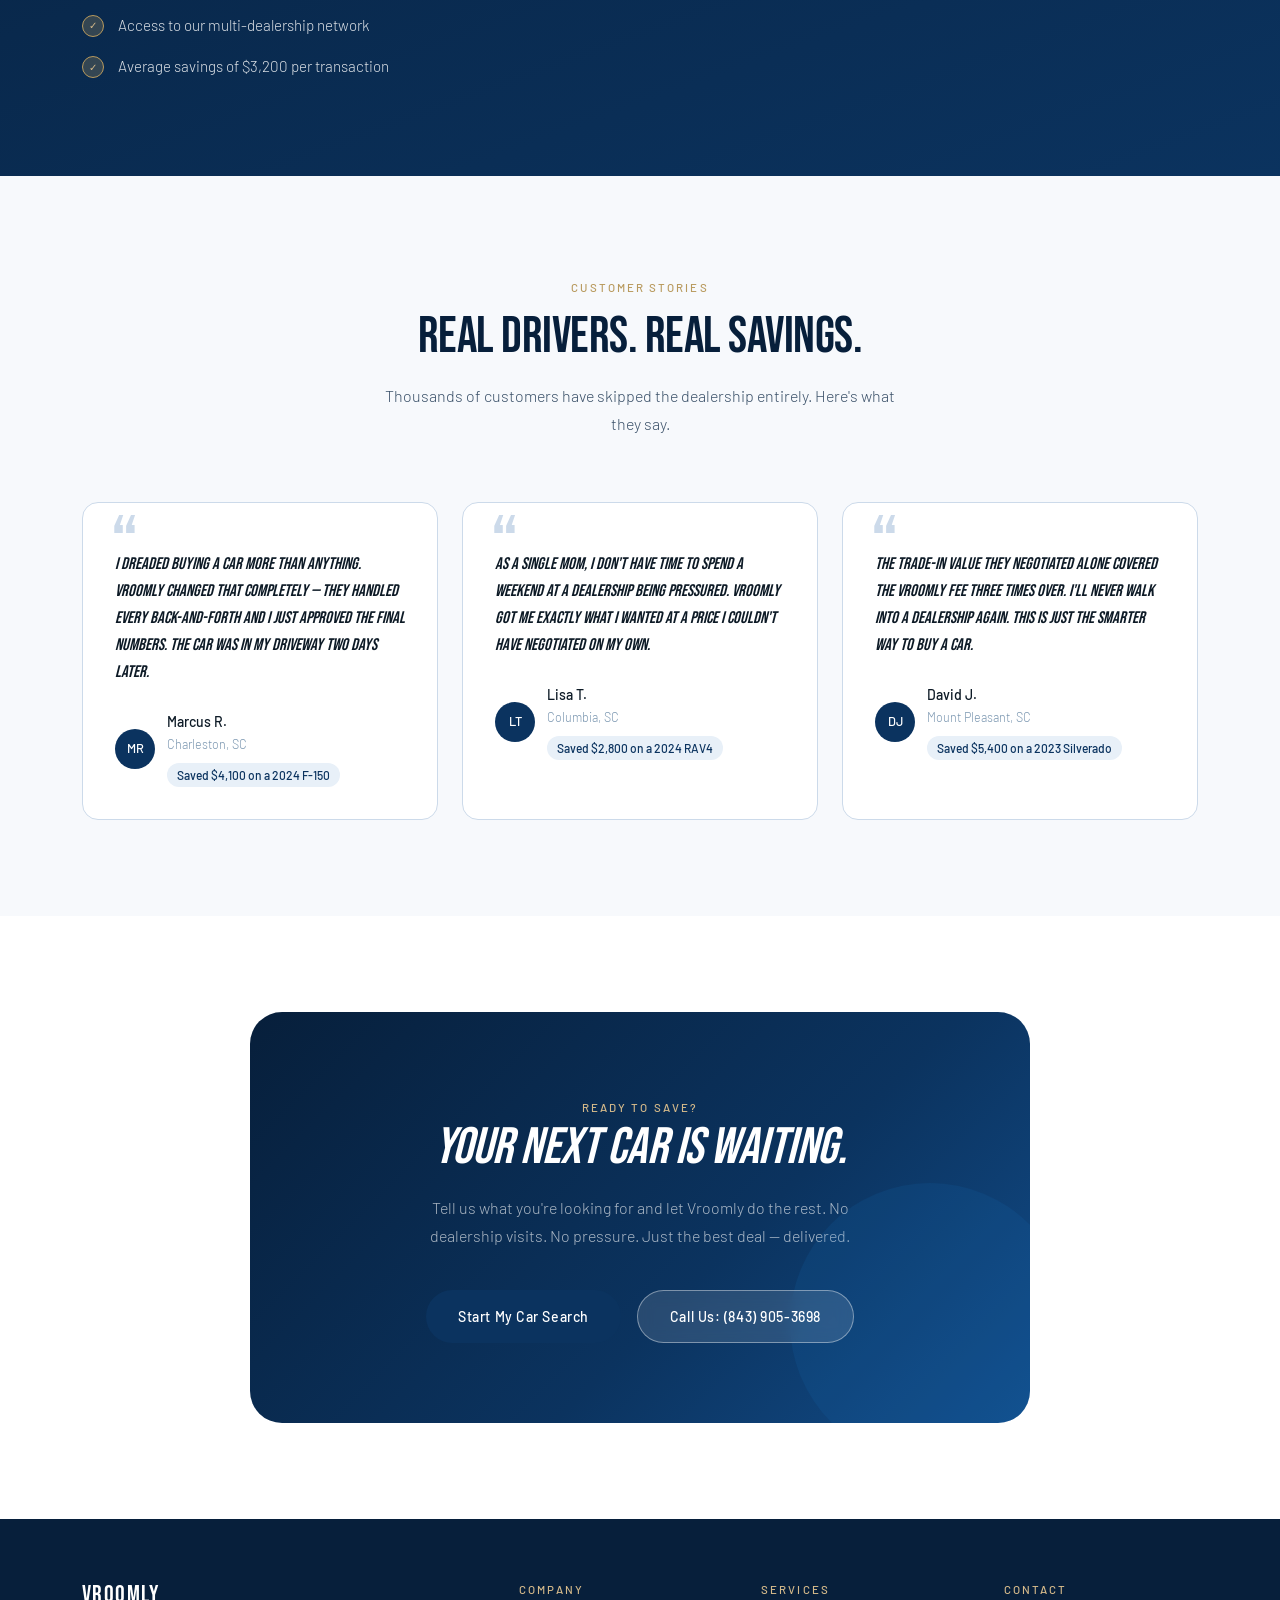
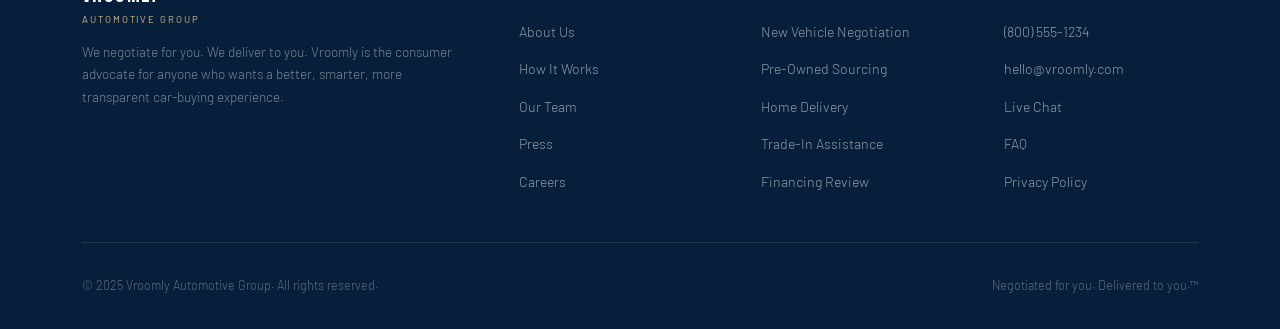
==== commit 80aa76f5: "added grasshopper phone number" ====
--- a/templates/index.html
+++ b/templates/index.html
@@ -378,7 +378,7 @@
         <p>Tell us what you're looking for and let Vroomly do the rest. No dealership visits. No pressure. Just the best deal — delivered.</p>
         <div class="cta-actions">
           <a href="#contact" class="btn btn-primary">Start My Car Search</a>
-          <a href="tel:+18005551234" class="btn btn-ghost-white">Call Us: (800) 555-1234</a>
+          <a href="tel:+18439053698" class="btn btn-ghost-white">Call Us: (843) 905-3698</a>
         </div>
       </div>
     </div>
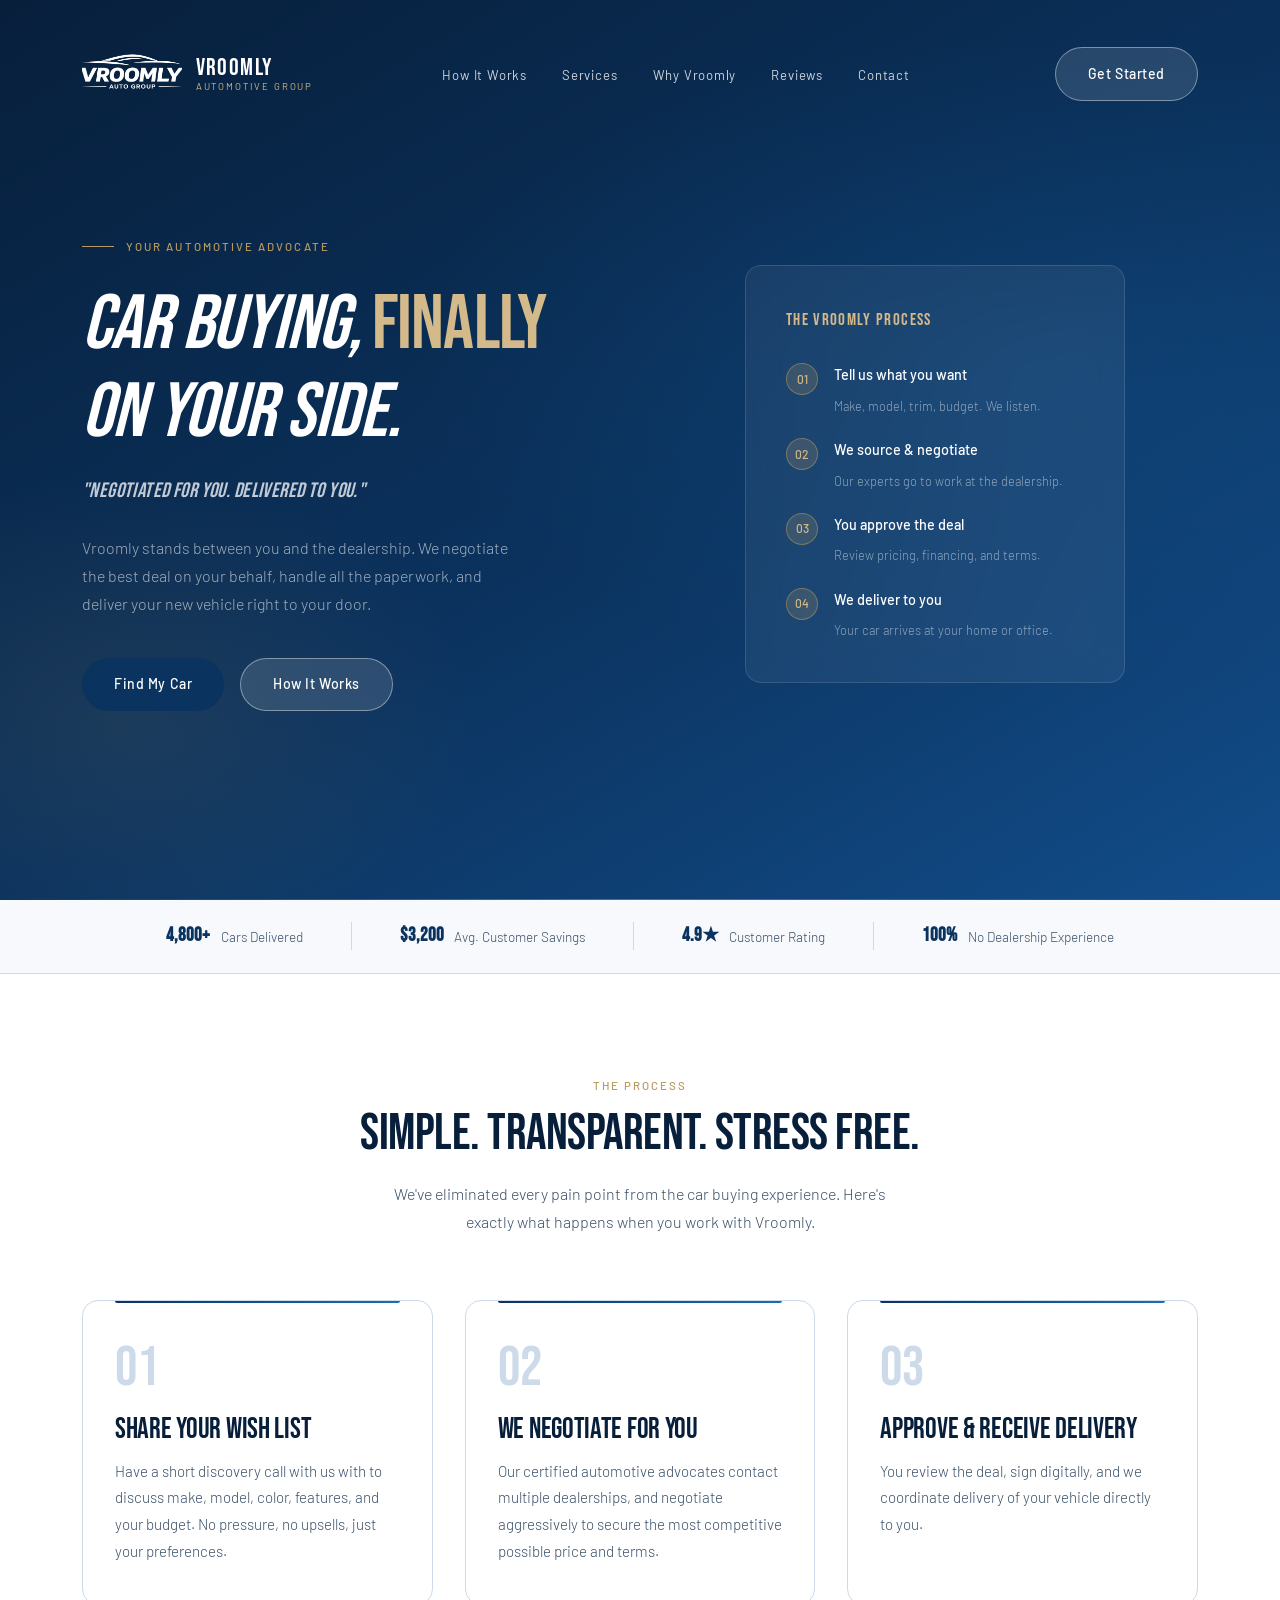
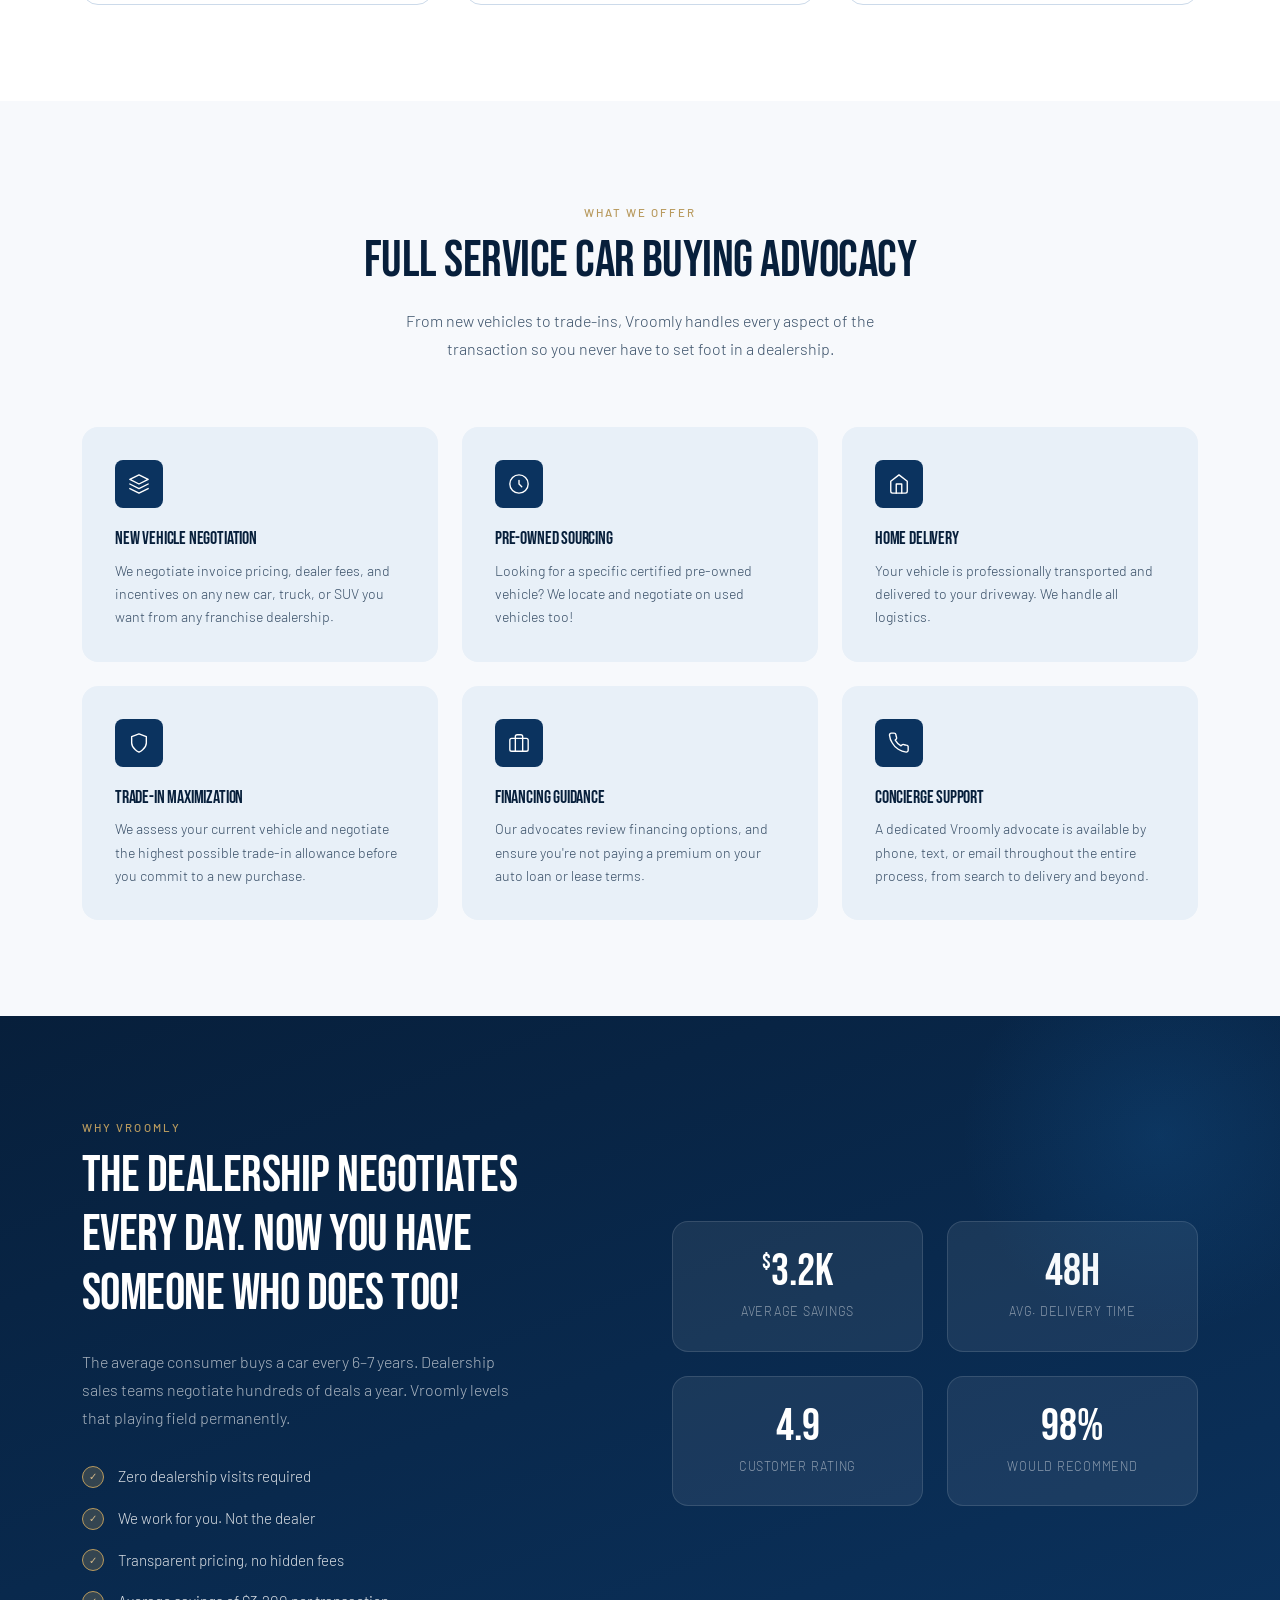
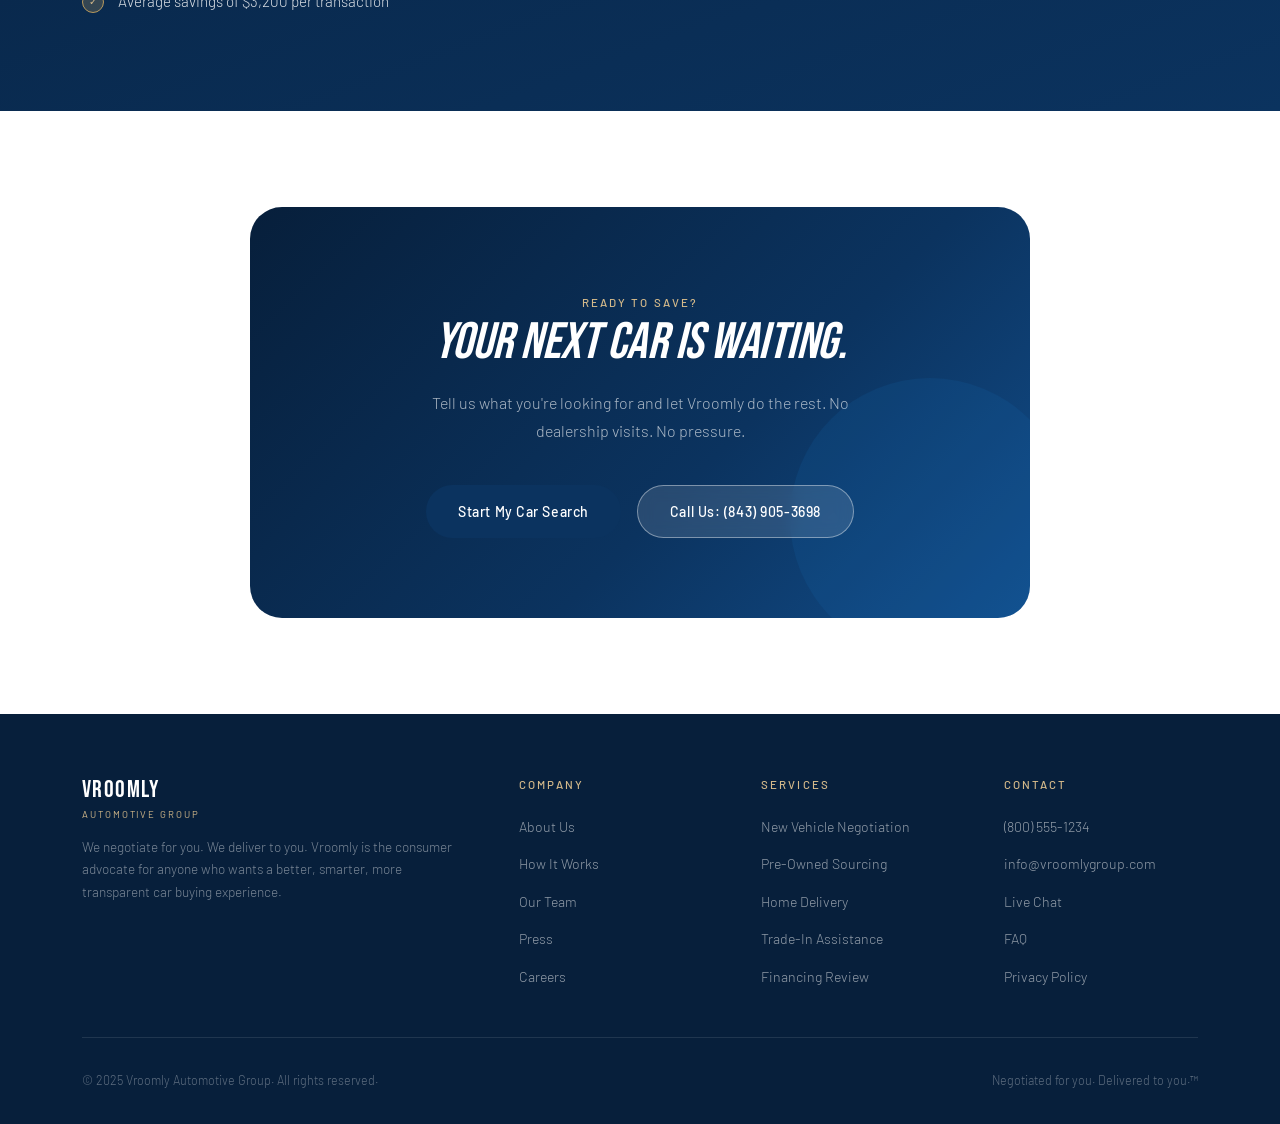
==== commit 98b3f6e9: "updated website wording added some seo" ====
--- a/templates/index.html
+++ b/templates/index.html
@@ -1,14 +1,28 @@
 <!DOCTYPE html>
 <html lang="en">
 <head>
+<!-- Google tag (gtag.js) -->
+<script async src="https://www.googletagmanager.com/gtag/js?id=G-39ZS0110BJ"></script>
+<script>
+  window.dataLayer = window.dataLayer || [];
+  function gtag(){dataLayer.push(arguments);}
+  gtag('js', new Date());
+
+  gtag('config', 'G-39ZS0110BJ');
+</script>
+
   <link rel="icon" type="image/png" href="{{ url_for('static', filename='vroomly_logo_white_favicon.png') }}">
   <meta charset="UTF-8" />
   <meta name="viewport" content="width=device-width, initial-scale=1.0" />
-  <title>Vroomly Automotive Group — Negotiated for You. Delivered to You.</title>
-  <meta name="description" content="Vroomly is your consumer advocate for car buying. We negotiate directly with dealerships on your behalf and deliver the vehicle to you — no stress, no games." />
+  <title>Car Buying Advocate | Vroomly</title>
+  <meta name="robots" content="index, follow">
+  <meta name="description" content="Vroomly is your car buying advocate. You tell us what car you want and we will source and negotiate with the dealership for you."/>
   <link rel="stylesheet" href="/static/style.css" />
+
 </head>
+
 <body>
+
 
   <!-- ═══════════════════════════════════════════
        NAVIGATION
@@ -85,7 +99,7 @@
                 <div class="step-num">01</div>
                 <div class="step-text">
                   <strong>Tell us what you want</strong>
-                  <span>Make, model, trim, budget — we listen.</span>
+                  <span>Make, model, trim, budget. We listen.</span>
                 </div>
               </li>
               <li class="step-item">
@@ -141,7 +155,7 @@
         <div class="trust-divider"></div>
         <div class="trust-stat">
           <strong>100%</strong>
-          <span>No-Dealership Experience</span>
+          <span>No Dealership Experience</span>
         </div>
       </div>
     </div>
@@ -155,25 +169,25 @@
     <div class="container">
       <div class="section-header">
         <span class="eyebrow">The Process</span>
-        <h2>Simple. Transparent. Stress-free.</h2>
-        <p>We've eliminated every pain point from the car-buying experience. Here's exactly what happens when you work with Vroomly.</p>
+        <h2>Simple. Transparent. Stress Free.</h2>
+        <p>We've eliminated every pain point from the car buying experience. Here's exactly what happens when you work with Vroomly.</p>
       </div>
 
       <div class="how-grid">
         <div class="how-card">
           <div class="how-num">01</div>
           <h3>Share your wish list</h3>
-          <p>Fill out our short form with the vehicle you want — make, model, color, features, and your budget. No pressure, no upsells, just your preferences.</p>
+          <p>Have a short discovery call with us with to discuss make, model, color, features, and your budget. No pressure, no upsells, just your preferences.</p>
         </div>
         <div class="how-card">
           <div class="how-num">02</div>
           <h3>We negotiate for you</h3>
-          <p>Our certified automotive advocates contact multiple dealerships, leverage our network, and negotiate aggressively to secure the best possible price and terms.</p>
+          <p>Our certified automotive advocates contact multiple dealerships, and negotiate aggressively to secure the most competitive possible price and terms.</p>
         </div>
         <div class="how-card">
           <div class="how-num">03</div>
           <h3>Approve &amp; receive delivery</h3>
-          <p>You review the deal, sign digitally, and we coordinate white-glove delivery of your vehicle directly to your home — often within 48 hours.</p>
+          <p>You review the deal, sign digitally, and we coordinate delivery of your vehicle directly to you.</p>
         </div>
       </div>
 
@@ -188,7 +202,7 @@
     <div class="container">
       <div class="section-header">
         <span class="eyebrow">What We Offer</span>
-        <h2>Full-service car buying advocacy</h2>
+        <h2>Full service car buying advocacy</h2>
         <p>From new vehicles to trade-ins, Vroomly handles every aspect of the transaction so you never have to set foot in a dealership.</p>
       </div>
 
@@ -207,7 +221,7 @@
             <svg viewBox="0 0 24 24"><circle cx="12" cy="12" r="10"/><path d="M12 8v4l3 3"/></svg>
           </div>
           <h3>Pre-Owned Sourcing</h3>
-          <p>Looking for a specific certified pre-owned vehicle? We locate, inspect, and negotiate on used vehicles across our dealership network.</p>
+          <p>Looking for a specific certified pre-owned vehicle? We locate and negotiate on used vehicles too!</p>
         </div>
 
         <div class="service-card">
@@ -215,7 +229,7 @@
             <svg viewBox="0 0 24 24"><path d="M3 9l9-7 9 7v11a2 2 0 0 1-2 2H5a2 2 0 0 1-2-2z"/><polyline points="9 22 9 12 15 12 15 22"/></svg>
           </div>
           <h3>Home Delivery</h3>
-          <p>Your vehicle is professionally transported and delivered to your driveway. We handle all logistics, title, and registration paperwork.</p>
+          <p>Your vehicle is professionally transported and delivered to your driveway. We handle all logistics.</p>
         </div>
 
         <div class="service-card">
@@ -231,7 +245,7 @@
             <svg viewBox="0 0 24 24"><rect x="2" y="7" width="20" height="14" rx="2" ry="2"/><path d="M16 21V5a2 2 0 0 0-2-2h-4a2 2 0 0 0-2 2v16"/></svg>
           </div>
           <h3>Financing Guidance</h3>
-          <p>Our advocates review financing options, compare lender rates, and ensure you're not paying a premium on your auto loan or lease terms.</p>
+          <p>Our advocates review financing options, and ensure you're not paying a premium on your auto loan or lease terms.</p>
         </div>
 
         <div class="service-card">
@@ -239,7 +253,7 @@
             <svg viewBox="0 0 24 24"><path d="M22 16.92v3a2 2 0 0 1-2.18 2 19.79 19.79 0 0 1-8.63-3.07A19.5 19.5 0 0 1 4.69 12a19.79 19.79 0 0 1-3.07-8.67A2 2 0 0 1 3.6 1.18h3a2 2 0 0 1 2 1.72c.127.96.361 1.903.7 2.81a2 2 0 0 1-.45 2.11L7.91 8.78a16 16 0 0 0 6.29 6.29l.96-.96a2 2 0 0 1 2.11-.45c.907.339 1.85.573 2.81.7A2 2 0 0 1 22 16.92z"/></svg>
           </div>
           <h3>Concierge Support</h3>
-          <p>A dedicated Vroomly advocate is available by phone, text, or email throughout the entire process — from search to delivery and beyond.</p>
+          <p>A dedicated Vroomly advocate is available by phone, text, or email throughout the entire process, from search to delivery and beyond.</p>
         </div>
 
       </div>
@@ -256,7 +270,7 @@
 
         <div class="value-content">
           <span class="eyebrow">Why Vroomly</span>
-          <h2>The dealership negotiates every day. Now you have someone who does too.</h2>
+          <h2>The dealership negotiates every day. Now you have someone who does too!</h2>
           <p>The average consumer buys a car every 6–7 years. Dealership sales teams negotiate hundreds of deals a year. Vroomly levels that playing field permanently.</p>
 
           <ul class="value-list">
@@ -266,16 +280,16 @@
             </li>
             <li class="value-item">
               <div class="value-check">✓</div>
-              We work for you — not the dealer
+              We work for you. Not the dealer
             </li>
             <li class="value-item">
               <div class="value-check">✓</div>
               Transparent pricing, no hidden fees
             </li>
-            <li class="value-item">
-              <div class="value-check">✓</div>
-              Access to our multi-dealership network
-            </li>
+            <!-- <li class="value-item"> -->
+            <!--   <div class="value-check">✓</div> -->
+            <!--   Access to our multi-dealership network -->
+            <!-- </li> -->
             <li class="value-item">
               <div class="value-check">✓</div>
               Average savings of $3,200 per transaction
@@ -310,61 +324,61 @@
   <!-- ═══════════════════════════════════════════
        TESTIMONIALS
   ═══════════════════════════════════════════ -->
-  <section class="testimonials-section" id="testimonials">
-    <div class="container">
-      <div class="section-header">
-        <span class="eyebrow">Customer Stories</span>
-        <h2>Real drivers. Real savings.</h2>
-        <p>Thousands of customers have skipped the dealership entirely. Here's what they say.</p>
-      </div>
-
-      <div class="testimonials-grid">
-
-        <div class="testimonial-card">
-          <p class="testimonial-text">
-            I dreaded buying a car more than anything. Vroomly changed that completely — they handled every back-and-forth and I just approved the final numbers. The car was in my driveway two days later.
-          </p>
-          <div class="testimonial-author">
-            <div class="author-avatar">MR</div>
-            <div>
-              <div class="author-name">Marcus R.</div>
-              <div class="author-detail">Charleston, SC</div>
-              <div class="testimonial-savings">Saved $4,100 on a 2024 F-150</div>
-            </div>
-          </div>
-        </div>
-
-        <div class="testimonial-card">
-          <p class="testimonial-text">
-            As a single mom, I don't have time to spend a weekend at a dealership being pressured. Vroomly got me exactly what I wanted at a price I couldn't have negotiated on my own.
-          </p>
-          <div class="testimonial-author">
-            <div class="author-avatar">LT</div>
-            <div>
-              <div class="author-name">Lisa T.</div>
-              <div class="author-detail">Columbia, SC</div>
-              <div class="testimonial-savings">Saved $2,800 on a 2024 RAV4</div>
-            </div>
-          </div>
-        </div>
-
-        <div class="testimonial-card">
-          <p class="testimonial-text">
-            The trade-in value they negotiated alone covered the Vroomly fee three times over. I'll never walk into a dealership again. This is just the smarter way to buy a car.
-          </p>
-          <div class="testimonial-author">
-            <div class="author-avatar">DJ</div>
-            <div>
-              <div class="author-name">David J.</div>
-              <div class="author-detail">Mount Pleasant, SC</div>
-              <div class="testimonial-savings">Saved $5,400 on a 2023 Silverado</div>
-            </div>
-          </div>
-        </div>
-
-      </div>
-    </div>
-  </section>
+  <!-- <section class="testimonials-section" id="testimonials"> -->
+  <!--   <div class="container"> -->
+  <!--     <div class="section-header"> -->
+  <!--       <span class="eyebrow">Customer Stories</span> -->
+  <!--       <h2>Real drivers. Real savings.</h2> -->
+  <!--       <p>Thousands of customers have skipped the dealership entirely. Here's what they say.</p> -->
+  <!--     </div> -->
+  <!---->
+  <!--     <div class="testimonials-grid"> -->
+  <!---->
+  <!--       <div class="testimonial-card"> -->
+  <!--         <p class="testimonial-text"> -->
+  <!--           I dreaded buying a car more than anything. Vroomly changed that completely, they handled every back and forth and I just approved the final numbers. The car was in my driveway two days later. -->
+  <!--         </p> -->
+  <!--         <div class="testimonial-author"> -->
+  <!--           <div class="author-avatar">MR</div> -->
+  <!--           <div> -->
+  <!--             <div class="author-name">Marcus R.</div> -->
+  <!--             <div class="author-detail">Charleston, SC</div> -->
+  <!--             <div class="testimonial-savings">Saved $4,100 on a 2024 F-150</div> -->
+  <!--           </div> -->
+  <!--         </div> -->
+  <!--       </div> -->
+  <!---->
+  <!--       <div class="testimonial-card"> -->
+  <!--         <p class="testimonial-text"> -->
+  <!--           As a single mom, I don't have time to spend a weekend at a dealership being pressured. Vroomly got me exactly what I wanted at a price I couldn't have negotiated on my own. -->
+  <!--         </p> -->
+  <!--         <div class="testimonial-author"> -->
+  <!--           <div class="author-avatar">LT</div> -->
+  <!--           <div> -->
+  <!--             <div class="author-name">Lisa T.</div> -->
+  <!--             <div class="author-detail">Columbia, SC</div> -->
+  <!--             <div class="testimonial-savings">Saved $2,800 on a 2024 RAV4</div> -->
+  <!--           </div> -->
+  <!--         </div> -->
+  <!--       </div> -->
+  <!---->
+  <!--       <div class="testimonial-card"> -->
+  <!--         <p class="testimonial-text"> -->
+  <!--           The trade-in value they negotiated alone covered the Vroomly fee three times over. I'll never walk into a dealership again. This is just the smarter way to buy a car. -->
+  <!--         </p> -->
+  <!--         <div class="testimonial-author"> -->
+  <!--           <div class="author-avatar">DJ</div> -->
+  <!--           <div> -->
+  <!--             <div class="author-name">David J.</div> -->
+  <!--             <div class="author-detail">Mount Pleasant, SC</div> -->
+  <!--             <div class="testimonial-savings">Saved $5,400 on a 2023 Silverado</div> -->
+  <!--           </div> -->
+  <!--         </div> -->
+  <!--       </div> -->
+  <!---->
+  <!--     </div> -->
+  <!--   </div> -->
+  <!-- </section> -->
 
 
   <!-- ═══════════════════════════════════════════
@@ -375,7 +389,7 @@
       <div class="cta-box">
         <span class="eyebrow">Ready to save?</span>
         <h2>Your next car is waiting.</h2>
-        <p>Tell us what you're looking for and let Vroomly do the rest. No dealership visits. No pressure. Just the best deal — delivered.</p>
+        <p>Tell us what you're looking for and let Vroomly do the rest. No dealership visits. No pressure.</p>
         <div class="cta-actions">
           <a href="#contact" class="btn btn-primary">Start My Car Search</a>
           <a href="tel:+18439053698" class="btn btn-ghost-white">Call Us: (843) 905-3698</a>
@@ -395,7 +409,7 @@
         <div class="footer-brand">
           <span class="nav-brand">Vroomly</span>
           <span class="nav-sub">Automotive Group</span>
-          <p>We negotiate for you. We deliver to you. Vroomly is the consumer advocate for anyone who wants a better, smarter, more transparent car-buying experience.</p>
+          <p>We negotiate for you. We deliver to you. Vroomly is the consumer advocate for anyone who wants a better, smarter, more transparent car buying experience.</p>
         </div>
 
         <div class="footer-col">
@@ -424,7 +438,7 @@
           <h4>Contact</h4>
           <ul>
             <li><a href="tel:+18005551234">(800) 555-1234</a></li>
-            <li><a href="mailto:hello@vroomly.com">hello@vroomly.com</a></li>
+            <li><a href="mailto:info@vroomlygroup.com">info@vroomlygroup.com</a></li>
             <li><a href="#">Live Chat</a></li>
             <li><a href="#">FAQ</a></li>
             <li><a href="#">Privacy Policy</a></li>
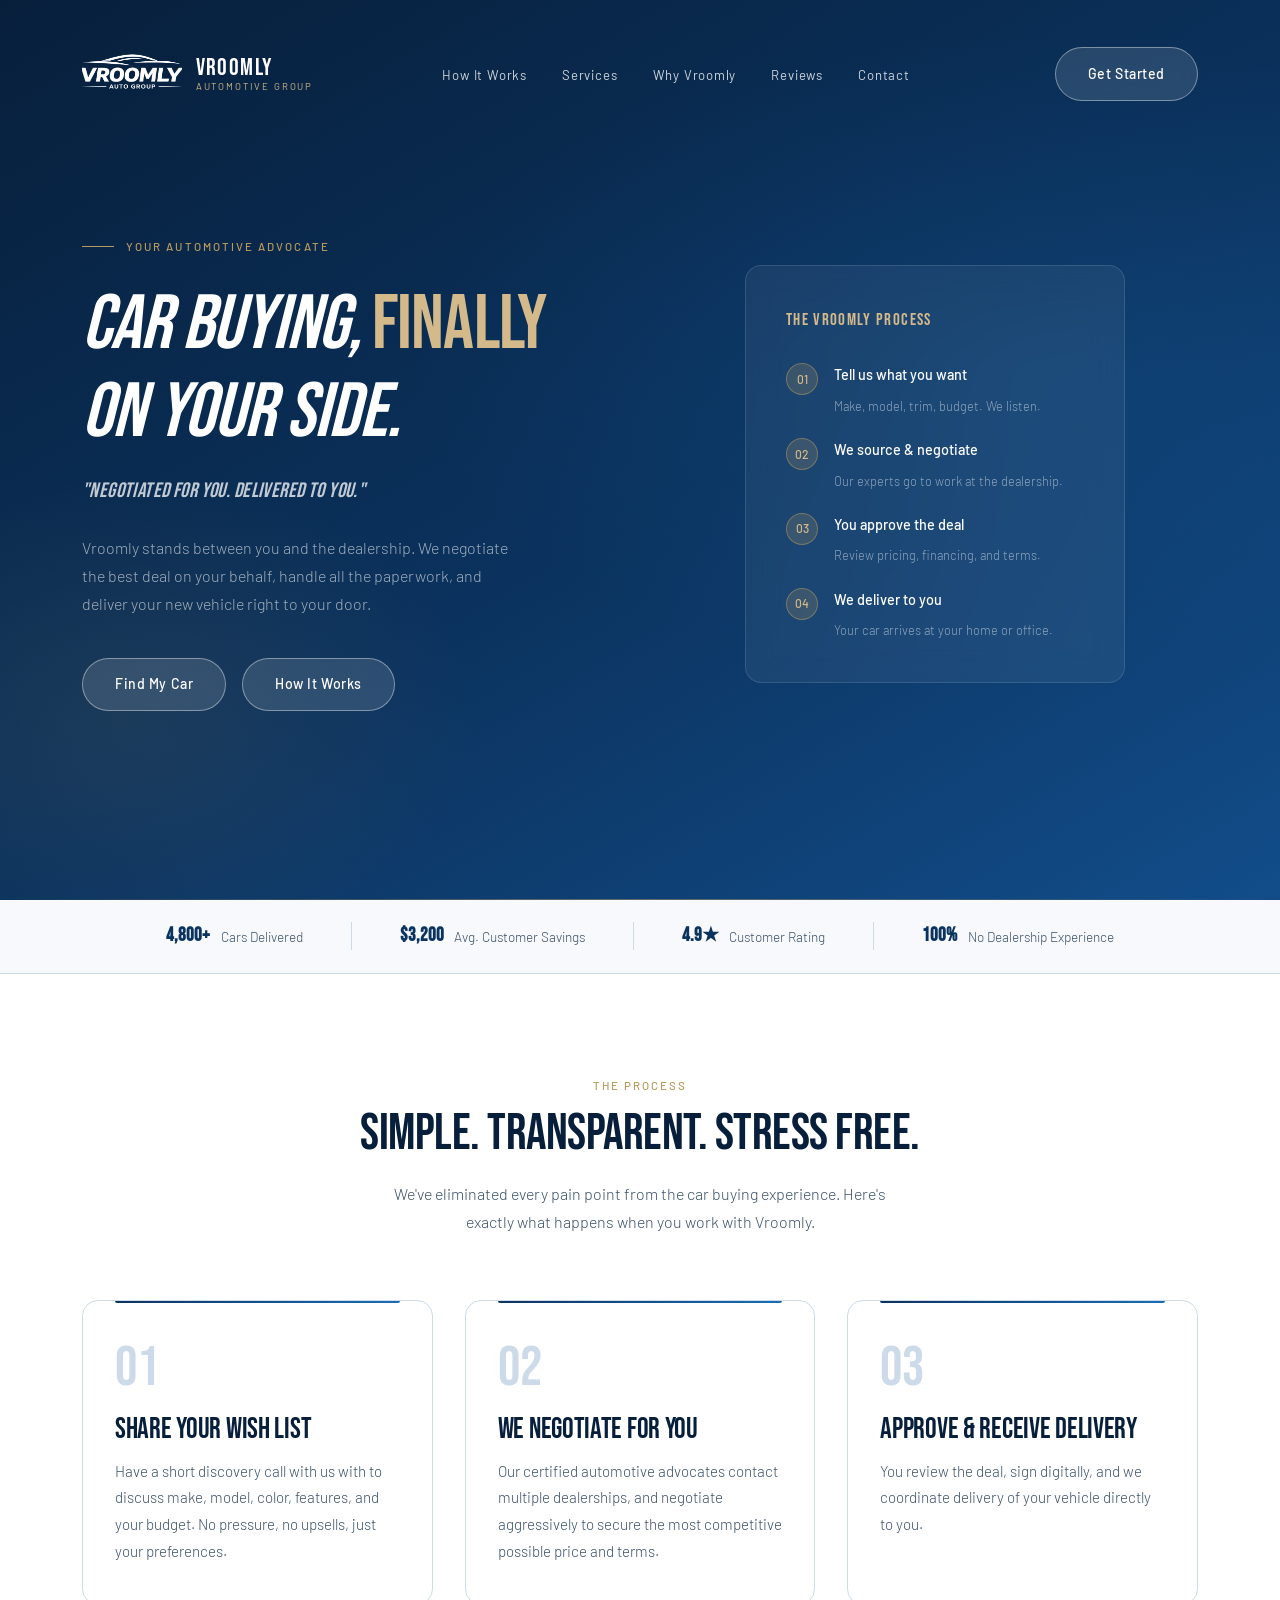
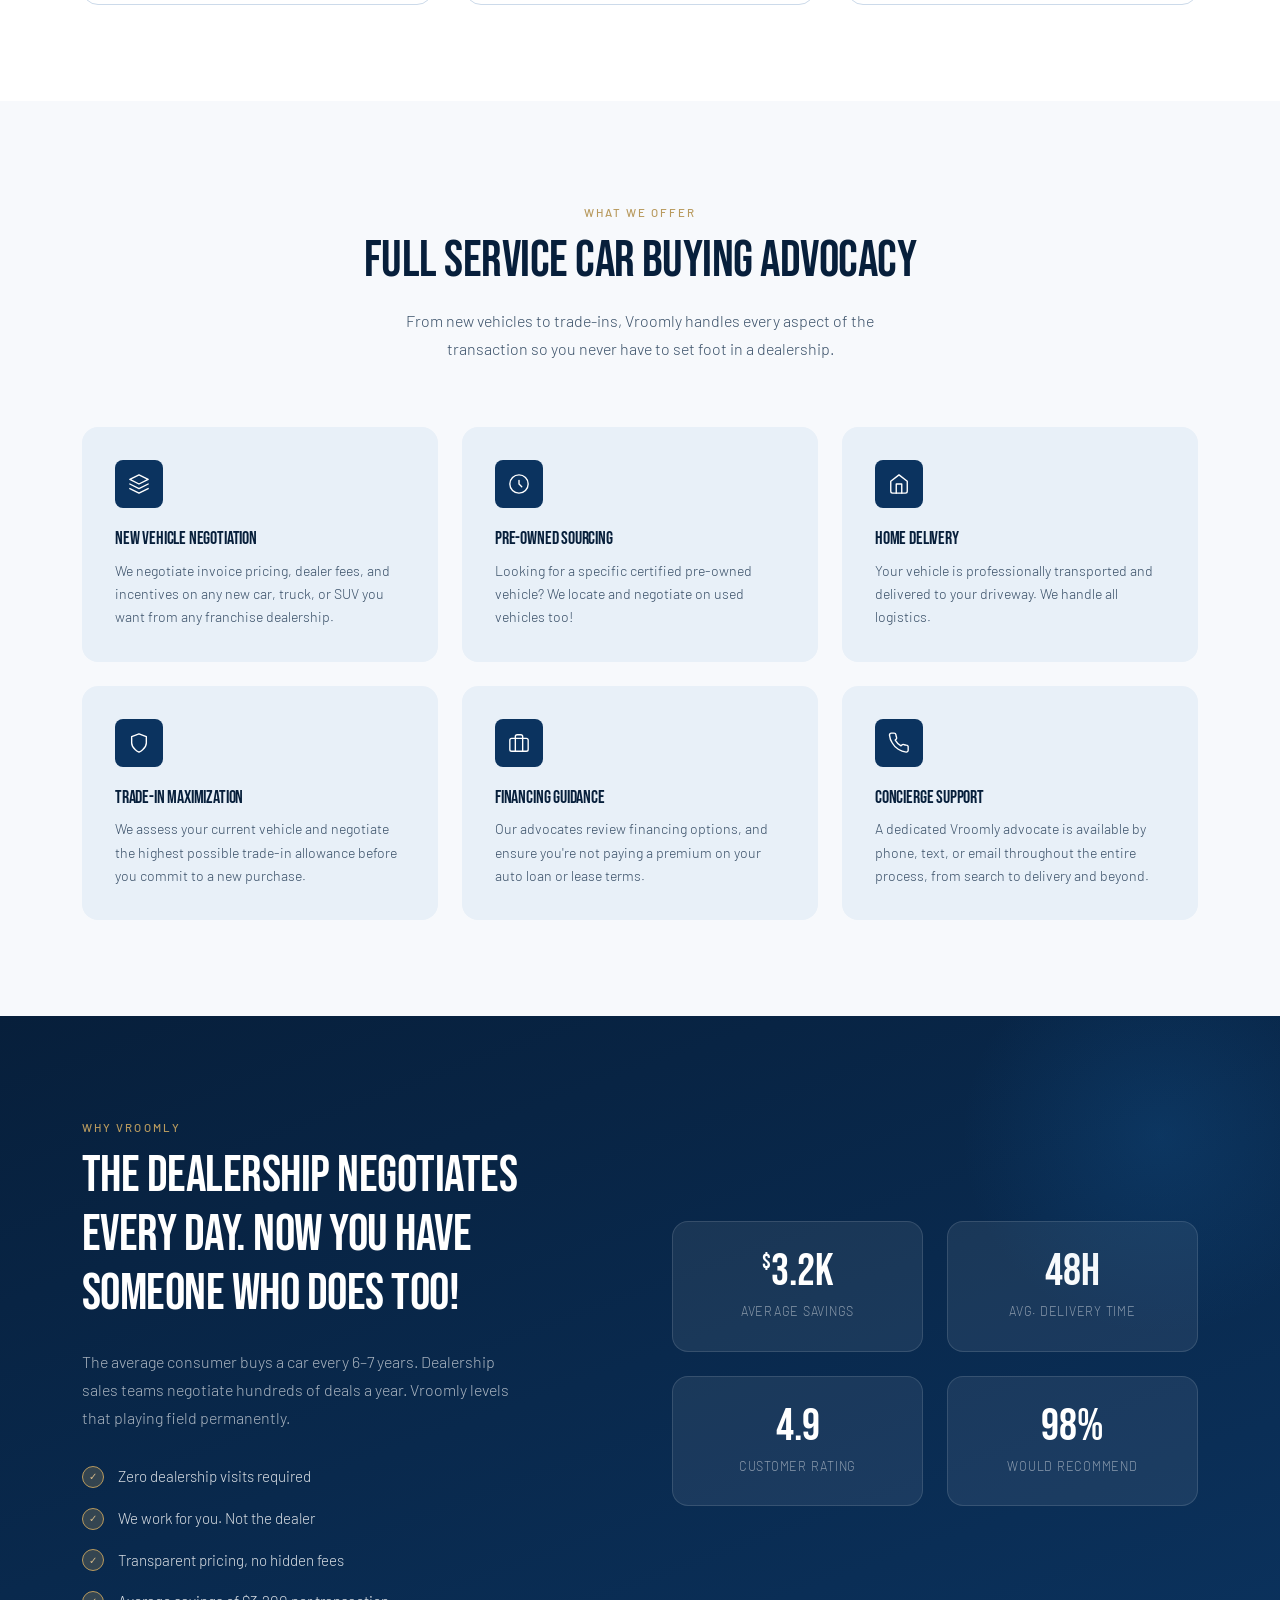
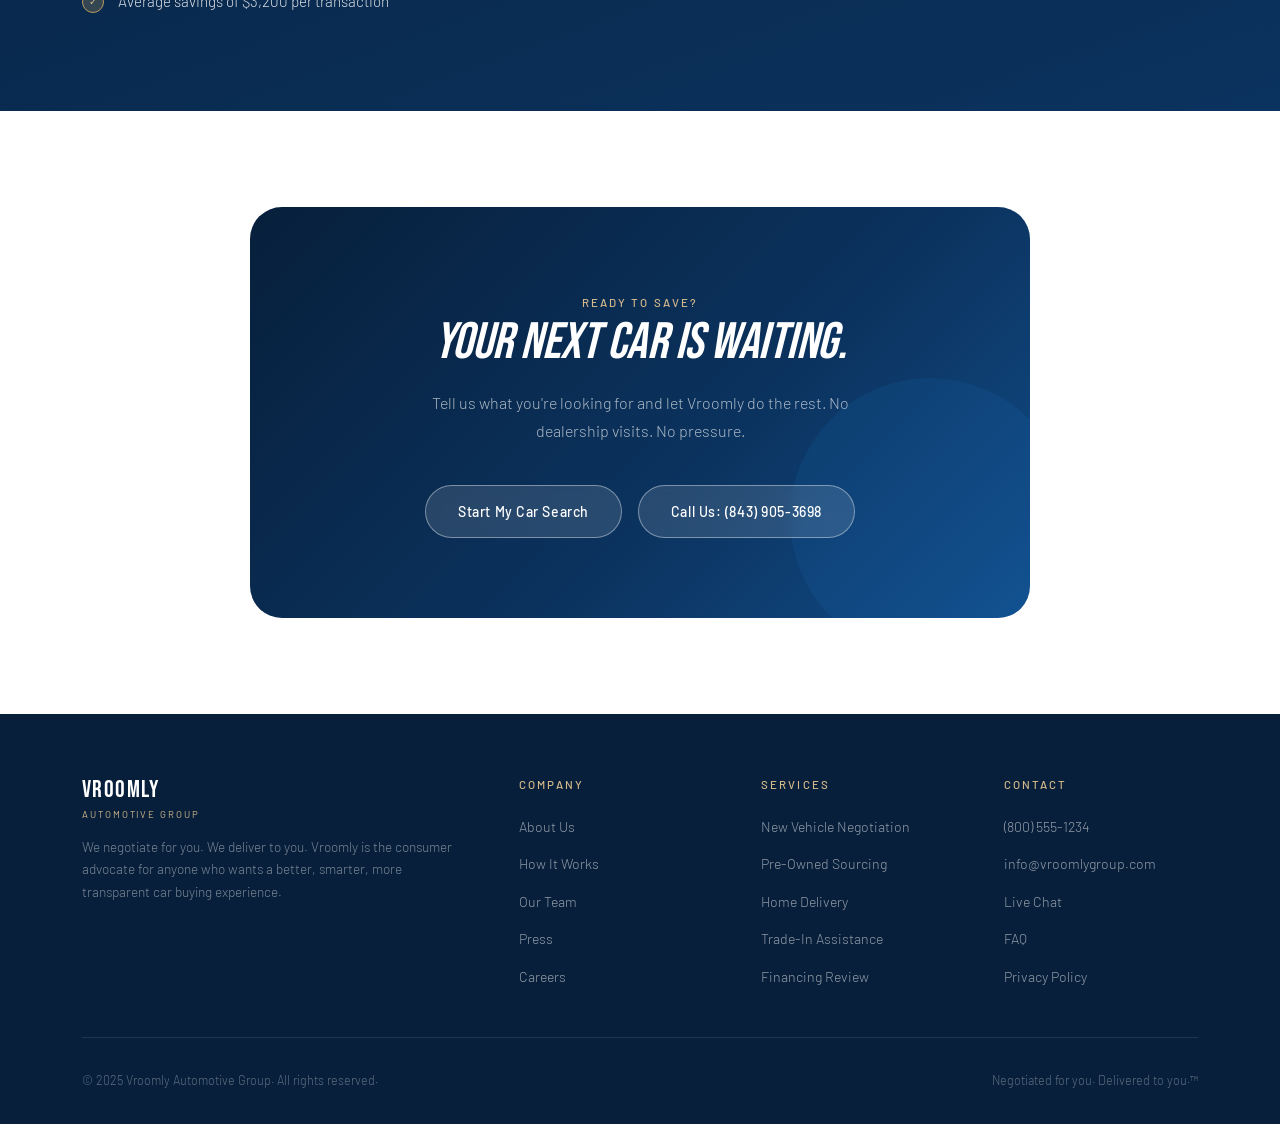
==== commit 095b722a: "added contact page, updated some page elements, added .gitignore" ====
--- a/templates/index.html
+++ b/templates/index.html
@@ -85,7 +85,7 @@
           </p>
 
           <div class="hero-actions animate-fade-up delay-4">
-            <a href="#get-started" class="btn btn-primary">Find My Car</a>
+            <a href="#get-started" class="btn btn-ghost-white">Find My Car</a>
             <a href="#how-it-works" class="btn btn-ghost-white">How It Works</a>
           </div>
         </div>
@@ -391,7 +391,7 @@
         <h2>Your next car is waiting.</h2>
         <p>Tell us what you're looking for and let Vroomly do the rest. No dealership visits. No pressure.</p>
         <div class="cta-actions">
-          <a href="#contact" class="btn btn-primary">Start My Car Search</a>
+          <a href="/contact" class="btn btn-ghost-white">Start My Car Search</a>
           <a href="tel:+18439053698" class="btn btn-ghost-white">Call Us: (843) 905-3698</a>
         </div>
       </div>
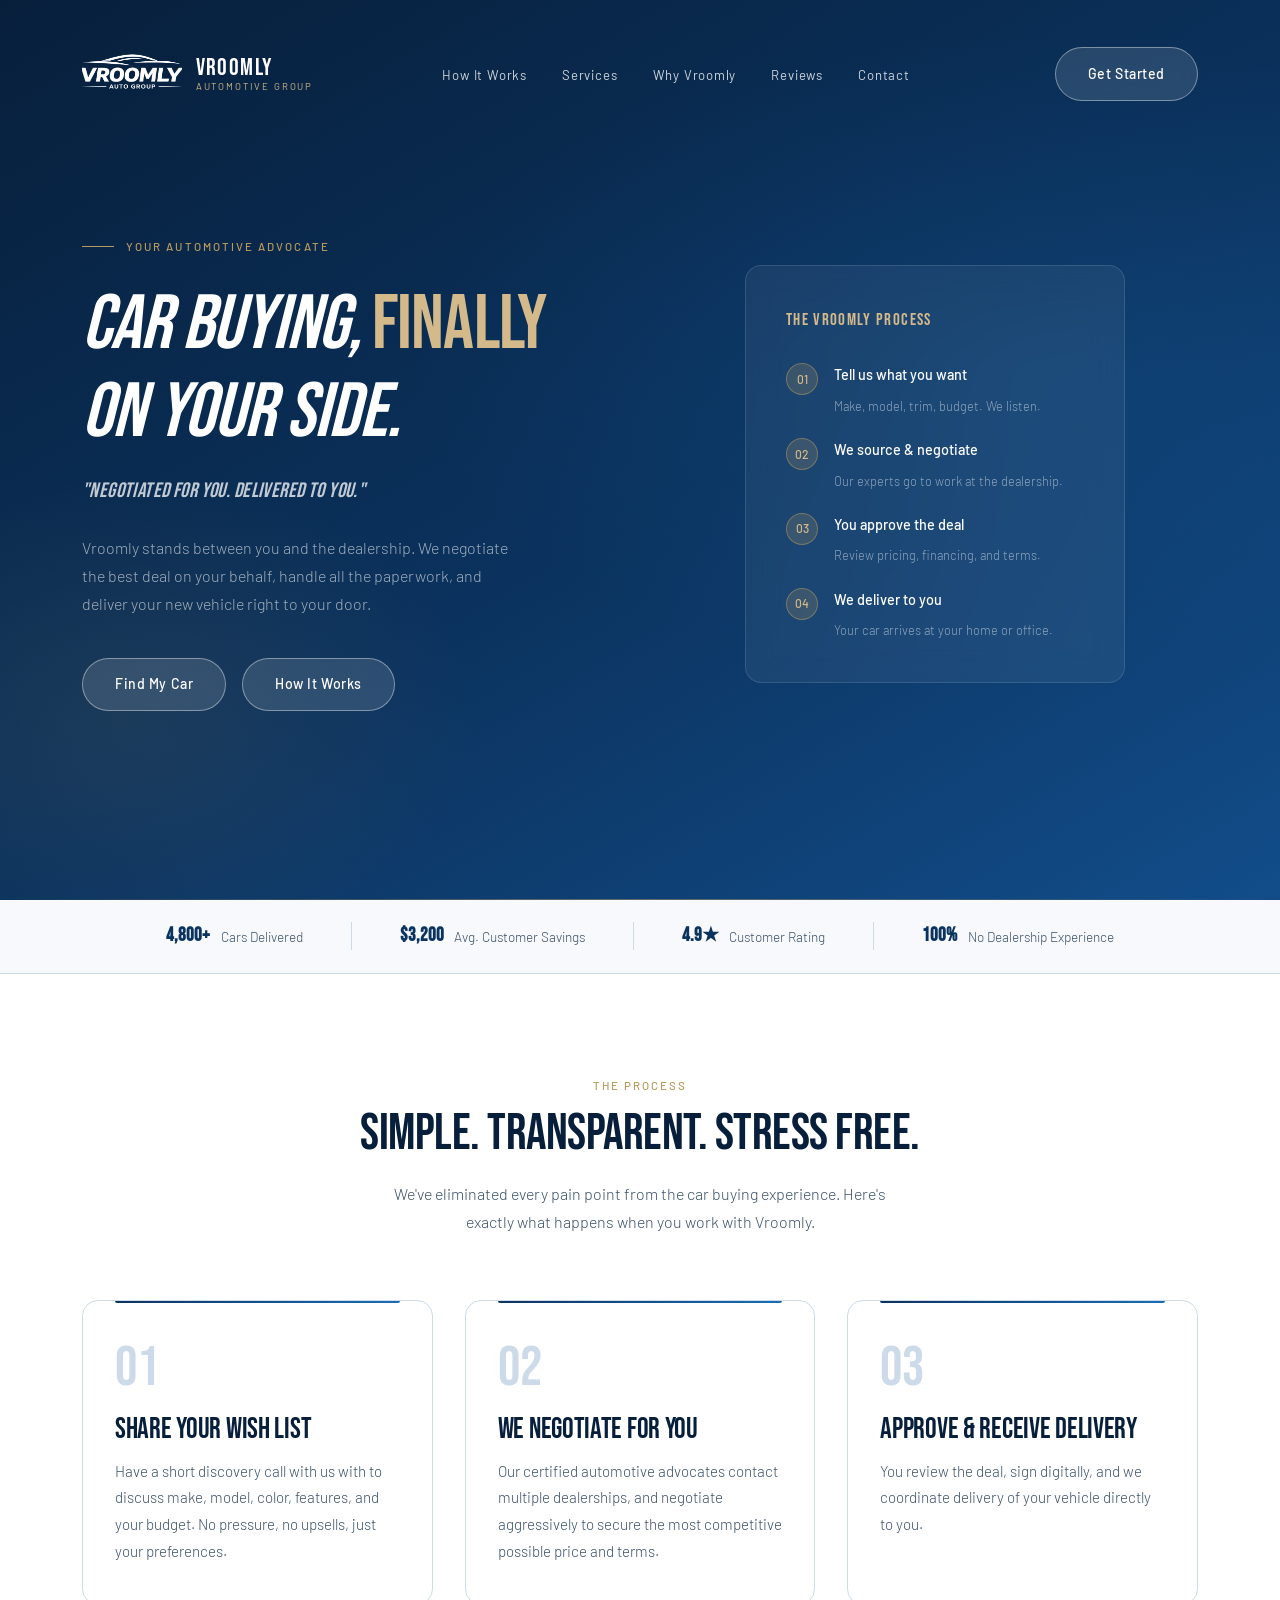
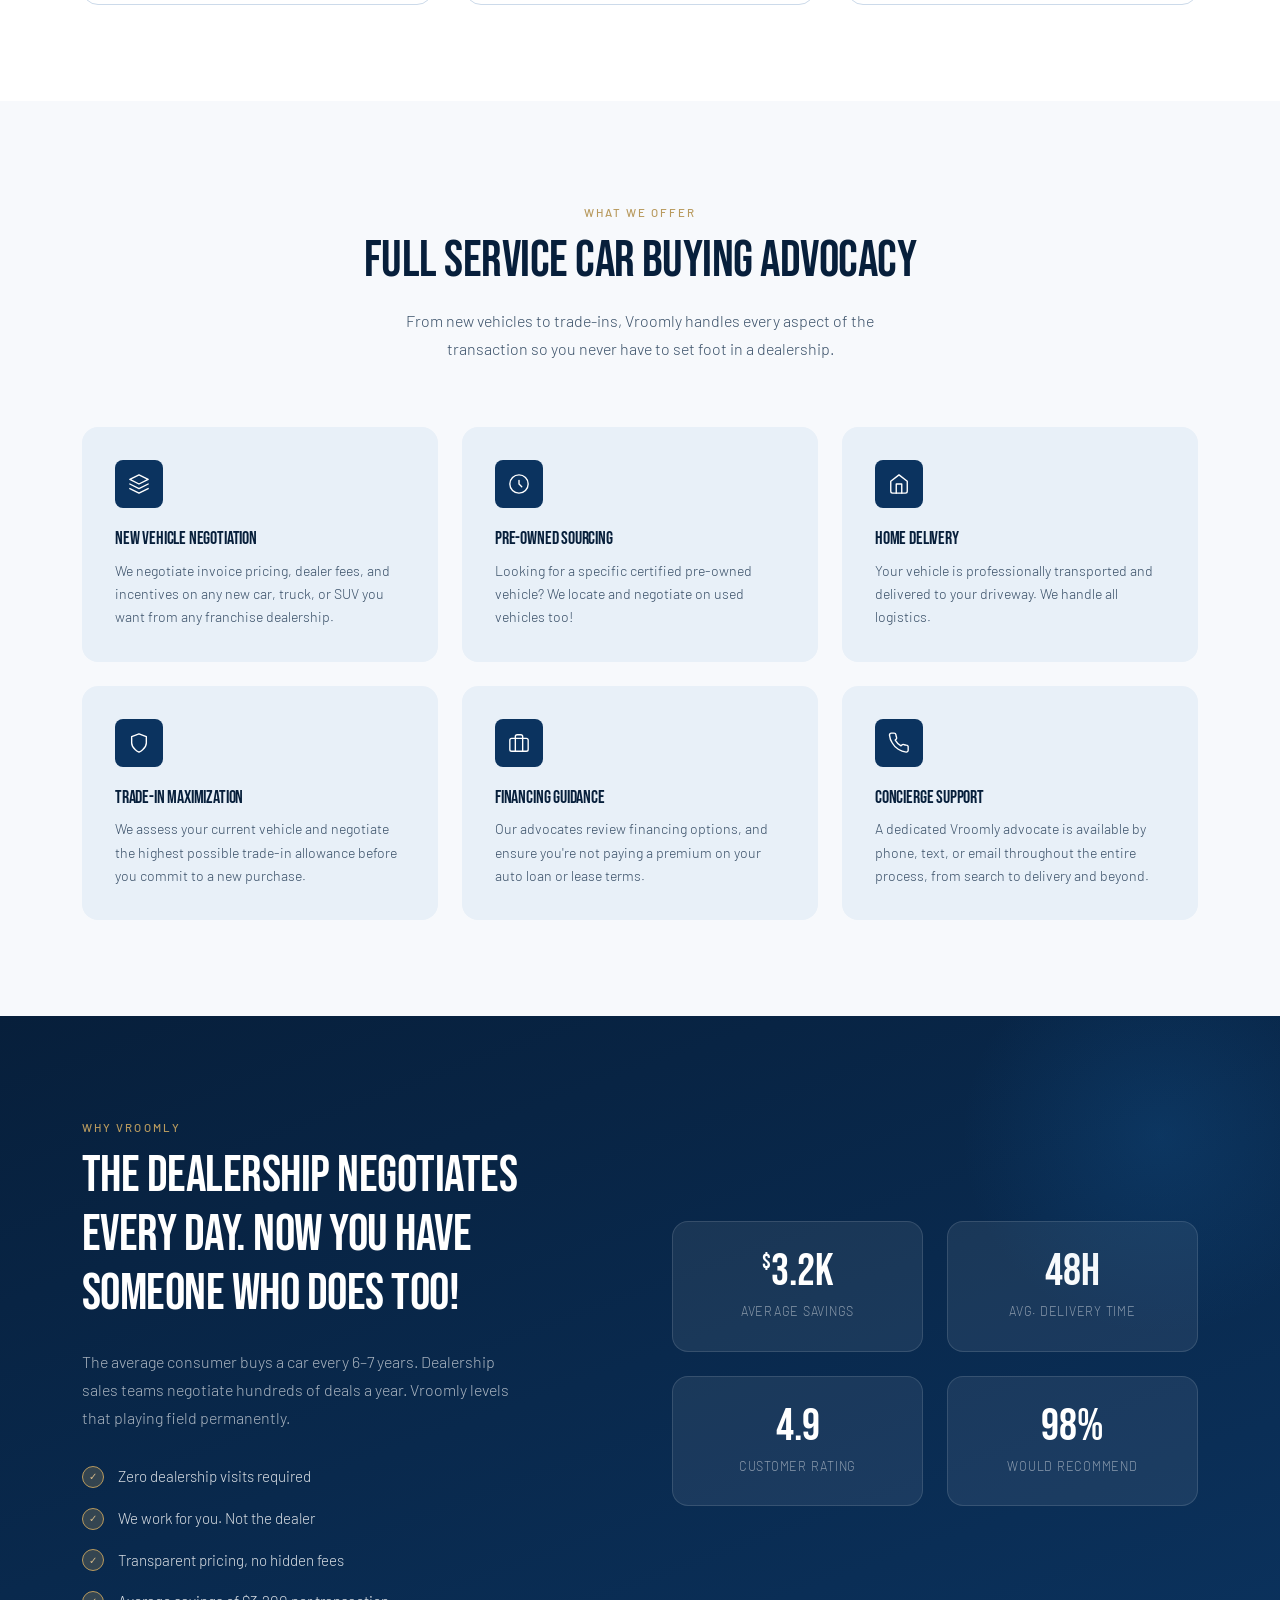
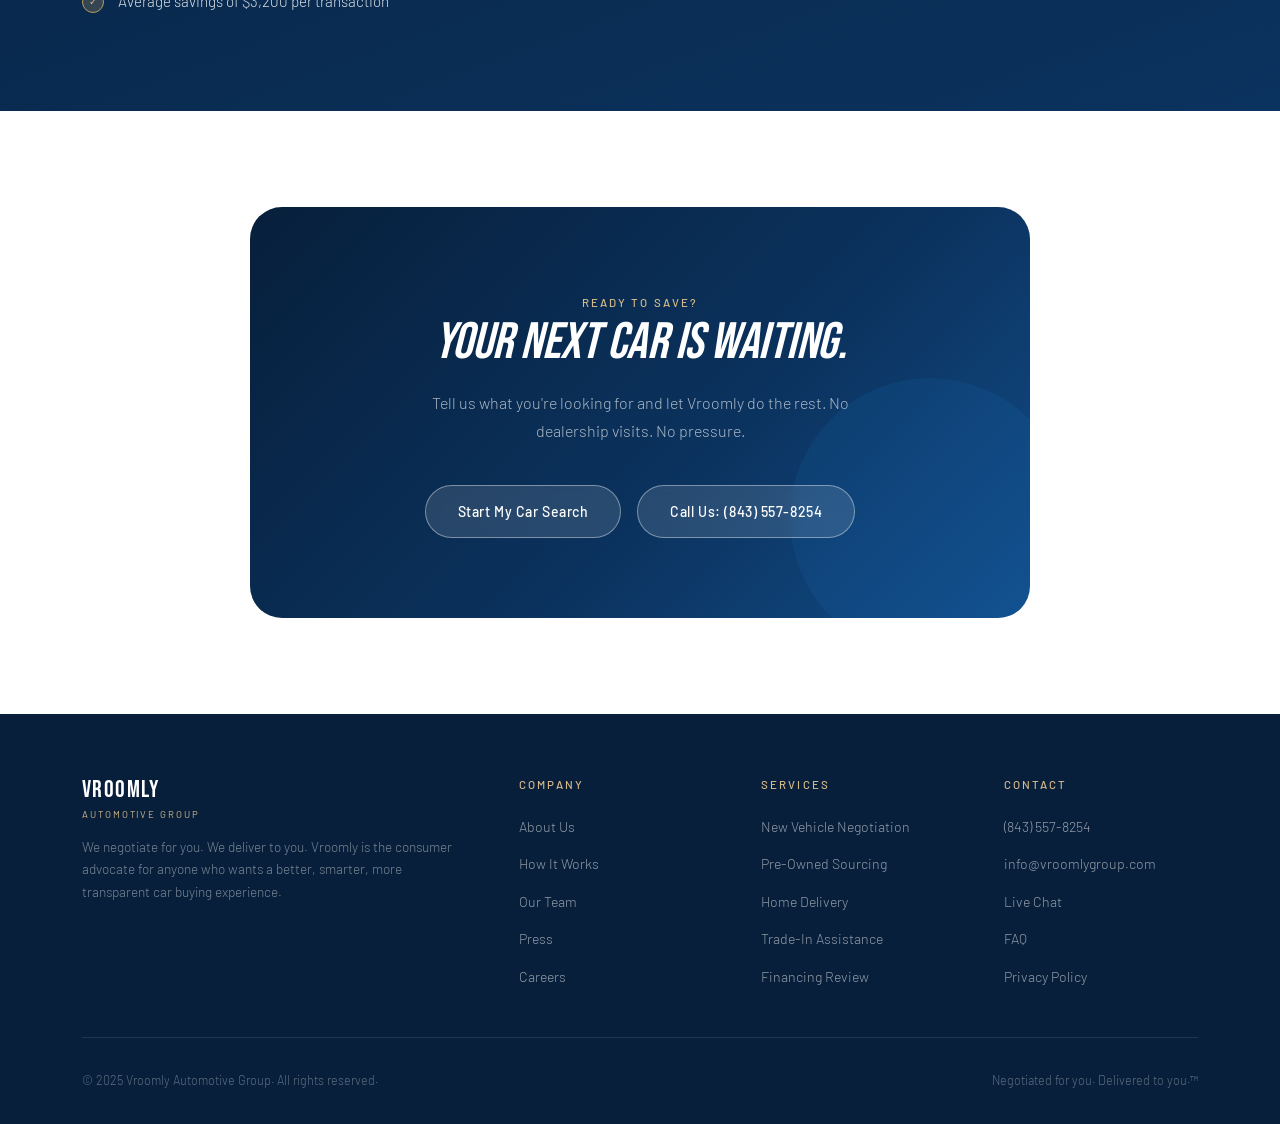
==== commit e6a7b381: "added my cell number to website" ====
--- a/templates/index.html
+++ b/templates/index.html
@@ -392,7 +392,7 @@
         <p>Tell us what you're looking for and let Vroomly do the rest. No dealership visits. No pressure.</p>
         <div class="cta-actions">
           <a href="/contact" class="btn btn-ghost-white">Start My Car Search</a>
-          <a href="tel:+18439053698" class="btn btn-ghost-white">Call Us: (843) 905-3698</a>
+          <a href="tel:+18435578254" class="btn btn-ghost-white">Call Us: (843) 557-8254</a>
         </div>
       </div>
     </div>
@@ -437,7 +437,7 @@
         <div class="footer-col">
           <h4>Contact</h4>
           <ul>
-            <li><a href="tel:+18005551234">(800) 555-1234</a></li>
+            <li><a href="tel:+18435578254">(843) 557-8254</a></li>
             <li><a href="mailto:info@vroomlygroup.com">info@vroomlygroup.com</a></li>
             <li><a href="#">Live Chat</a></li>
             <li><a href="#">FAQ</a></li>
